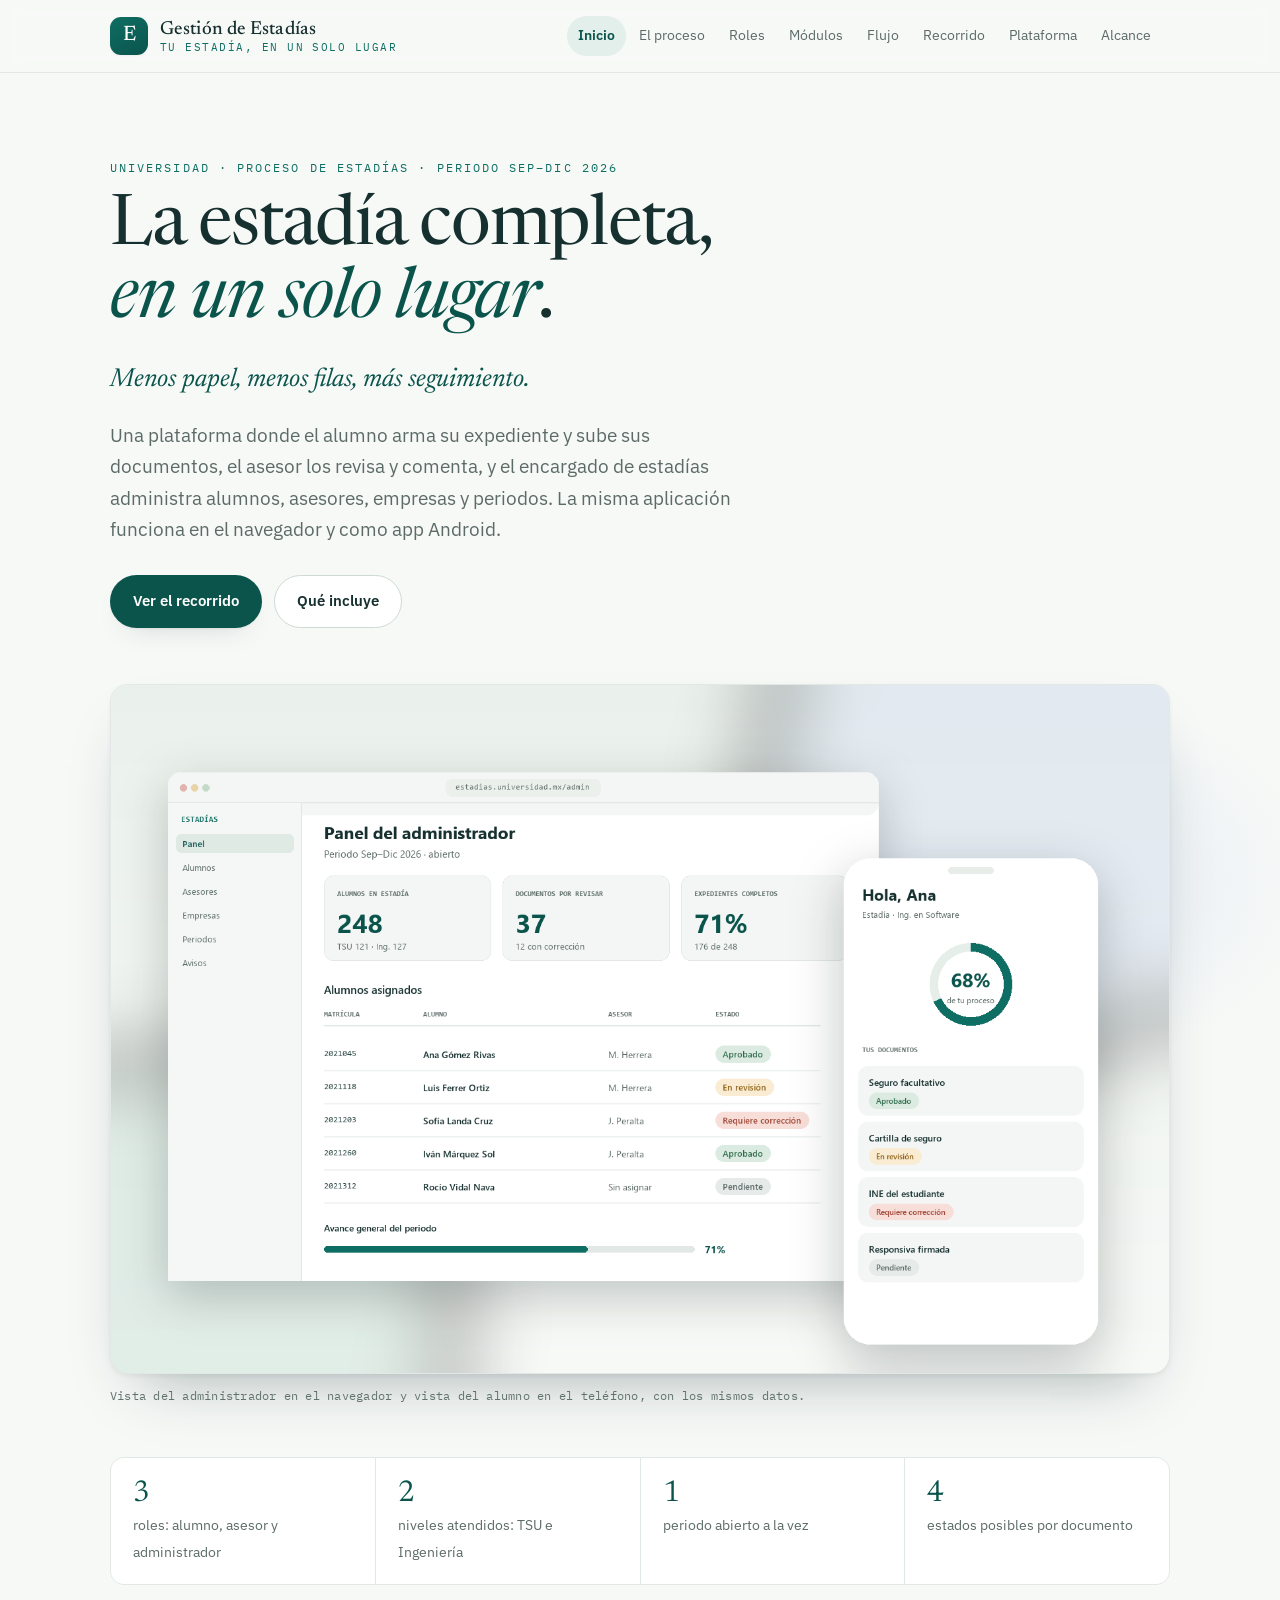
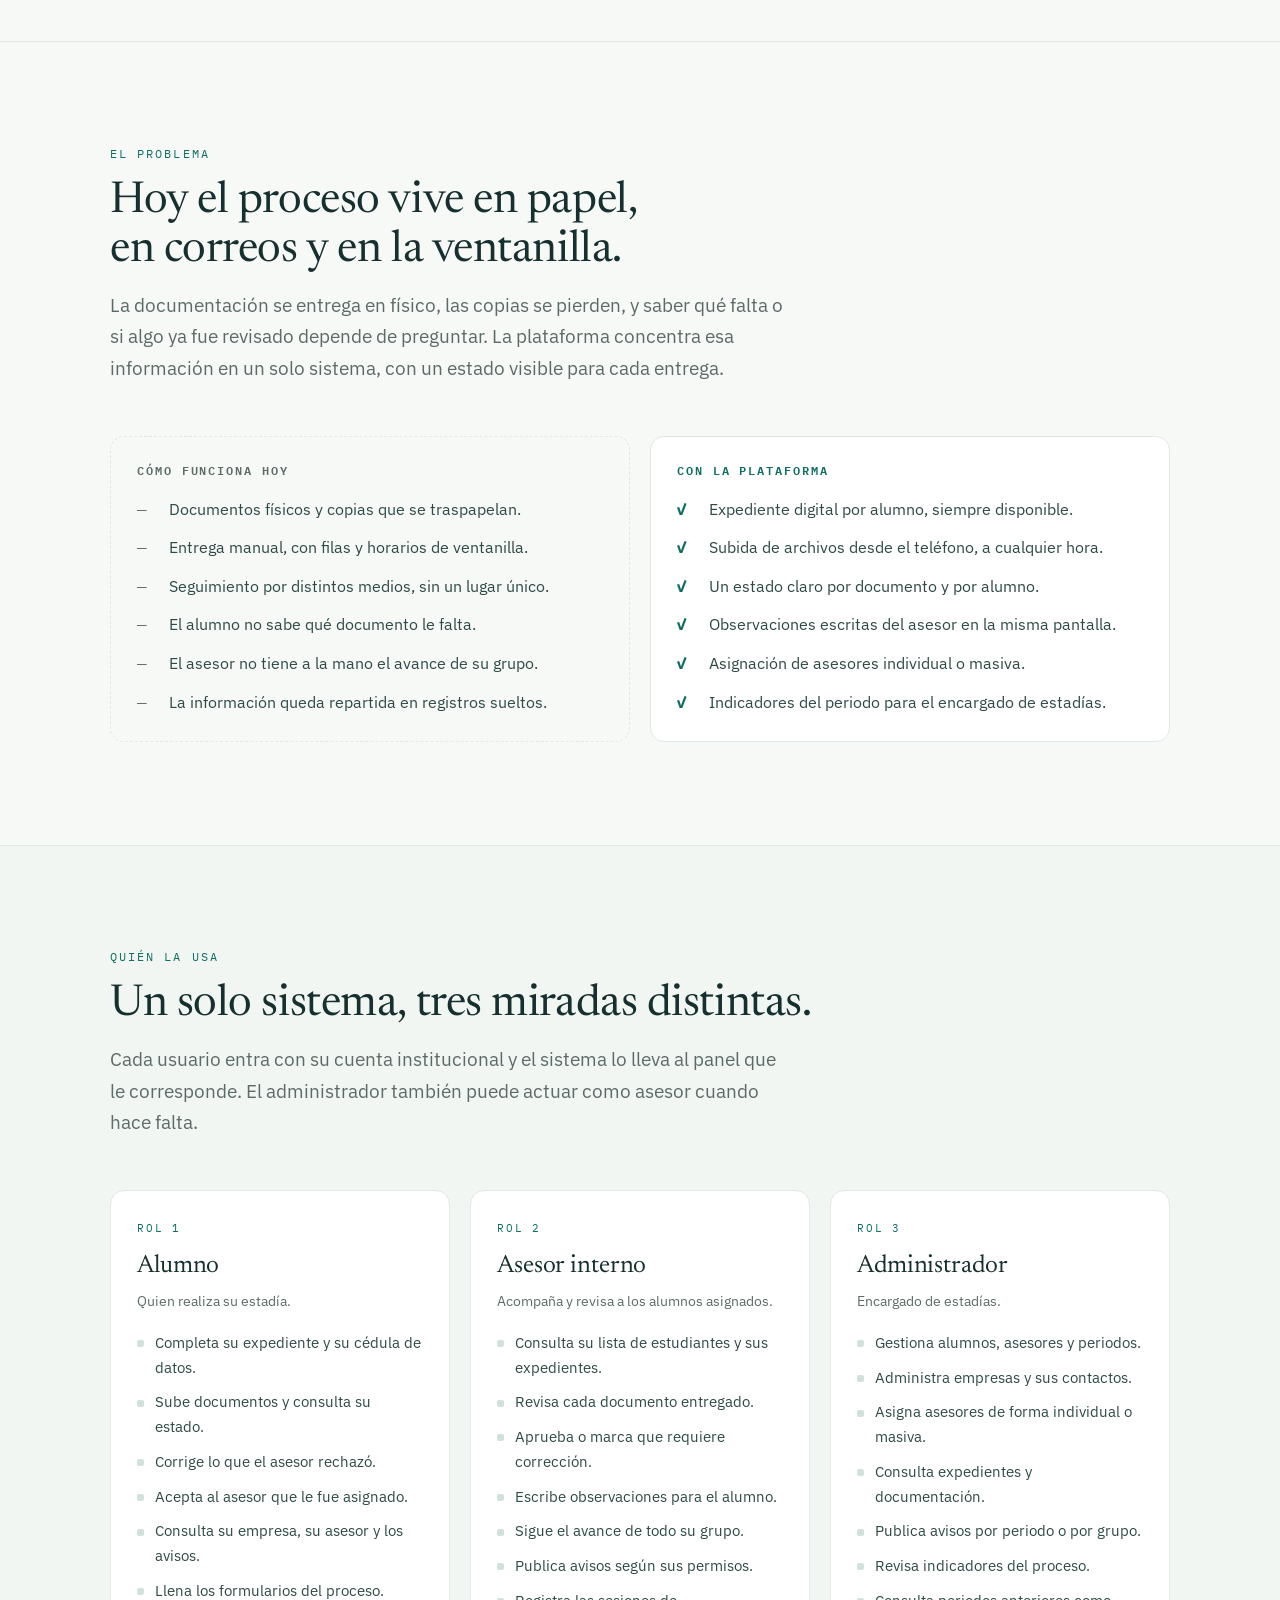
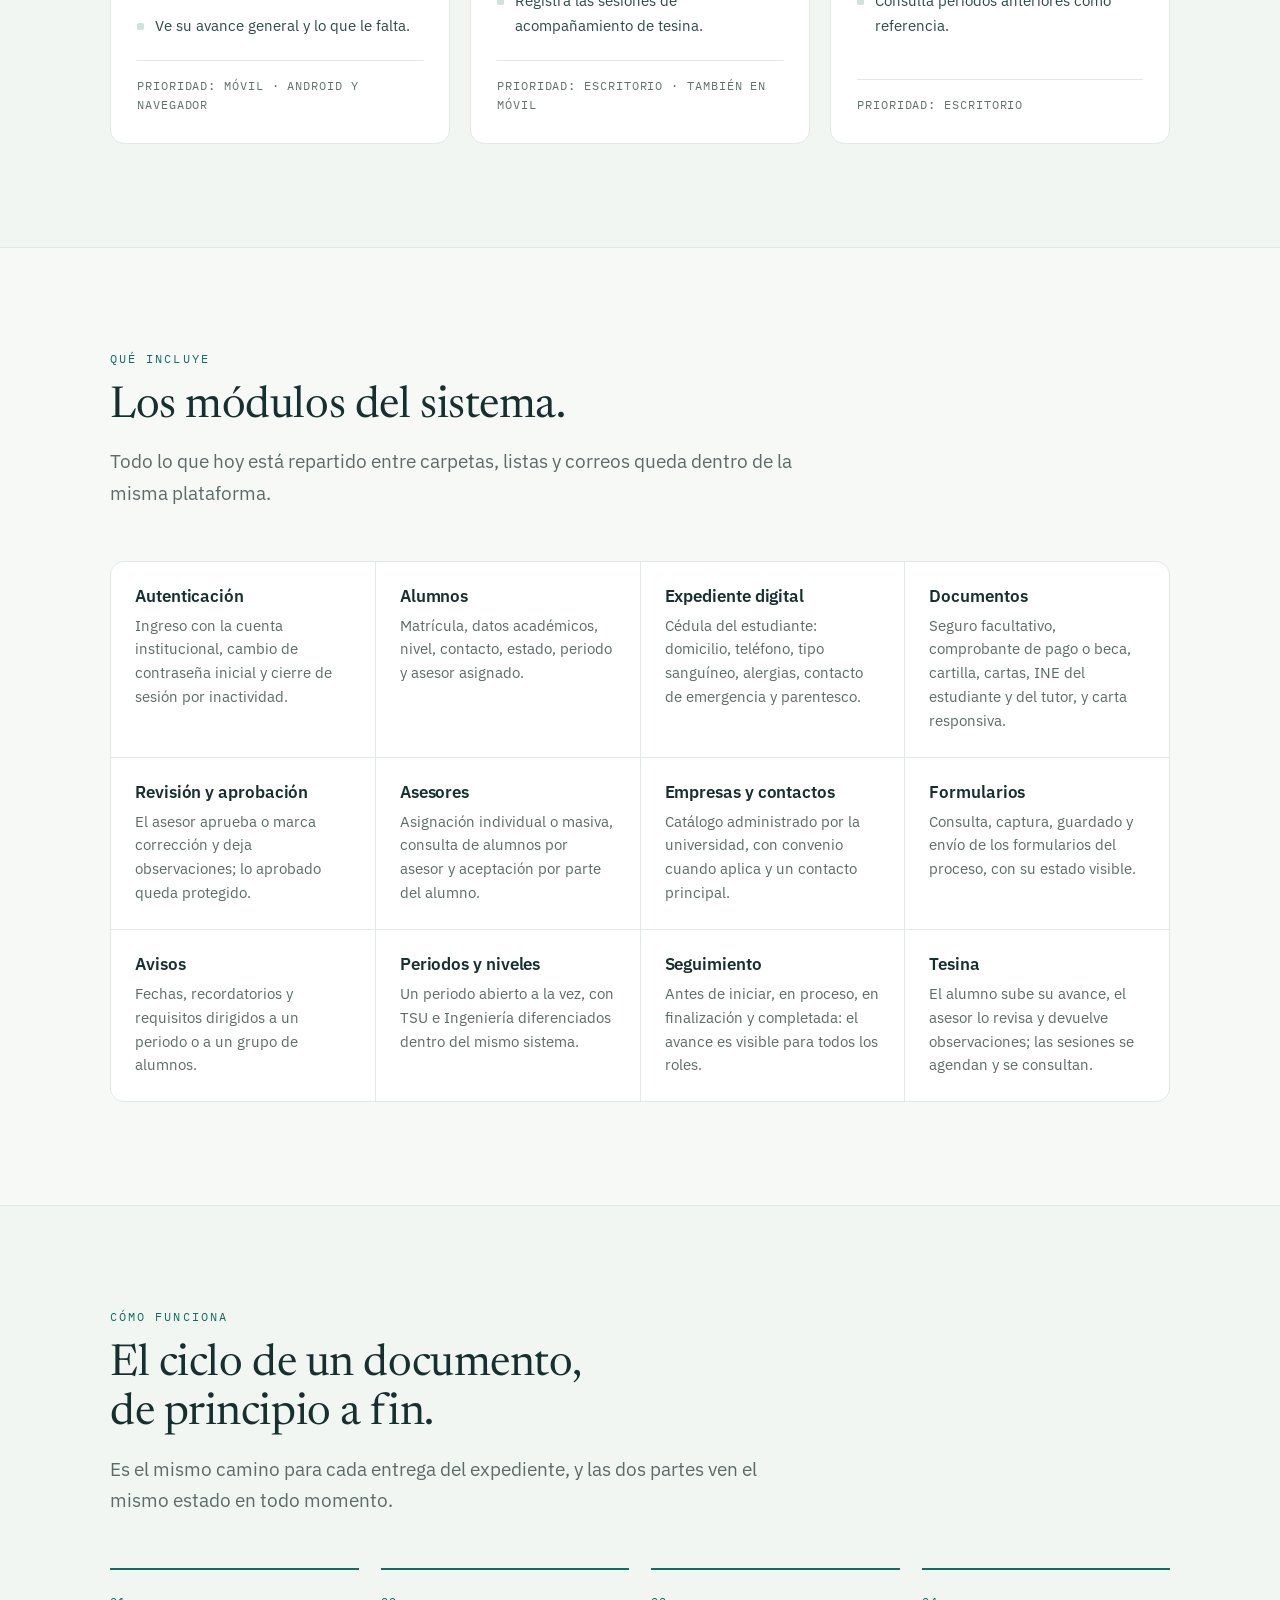
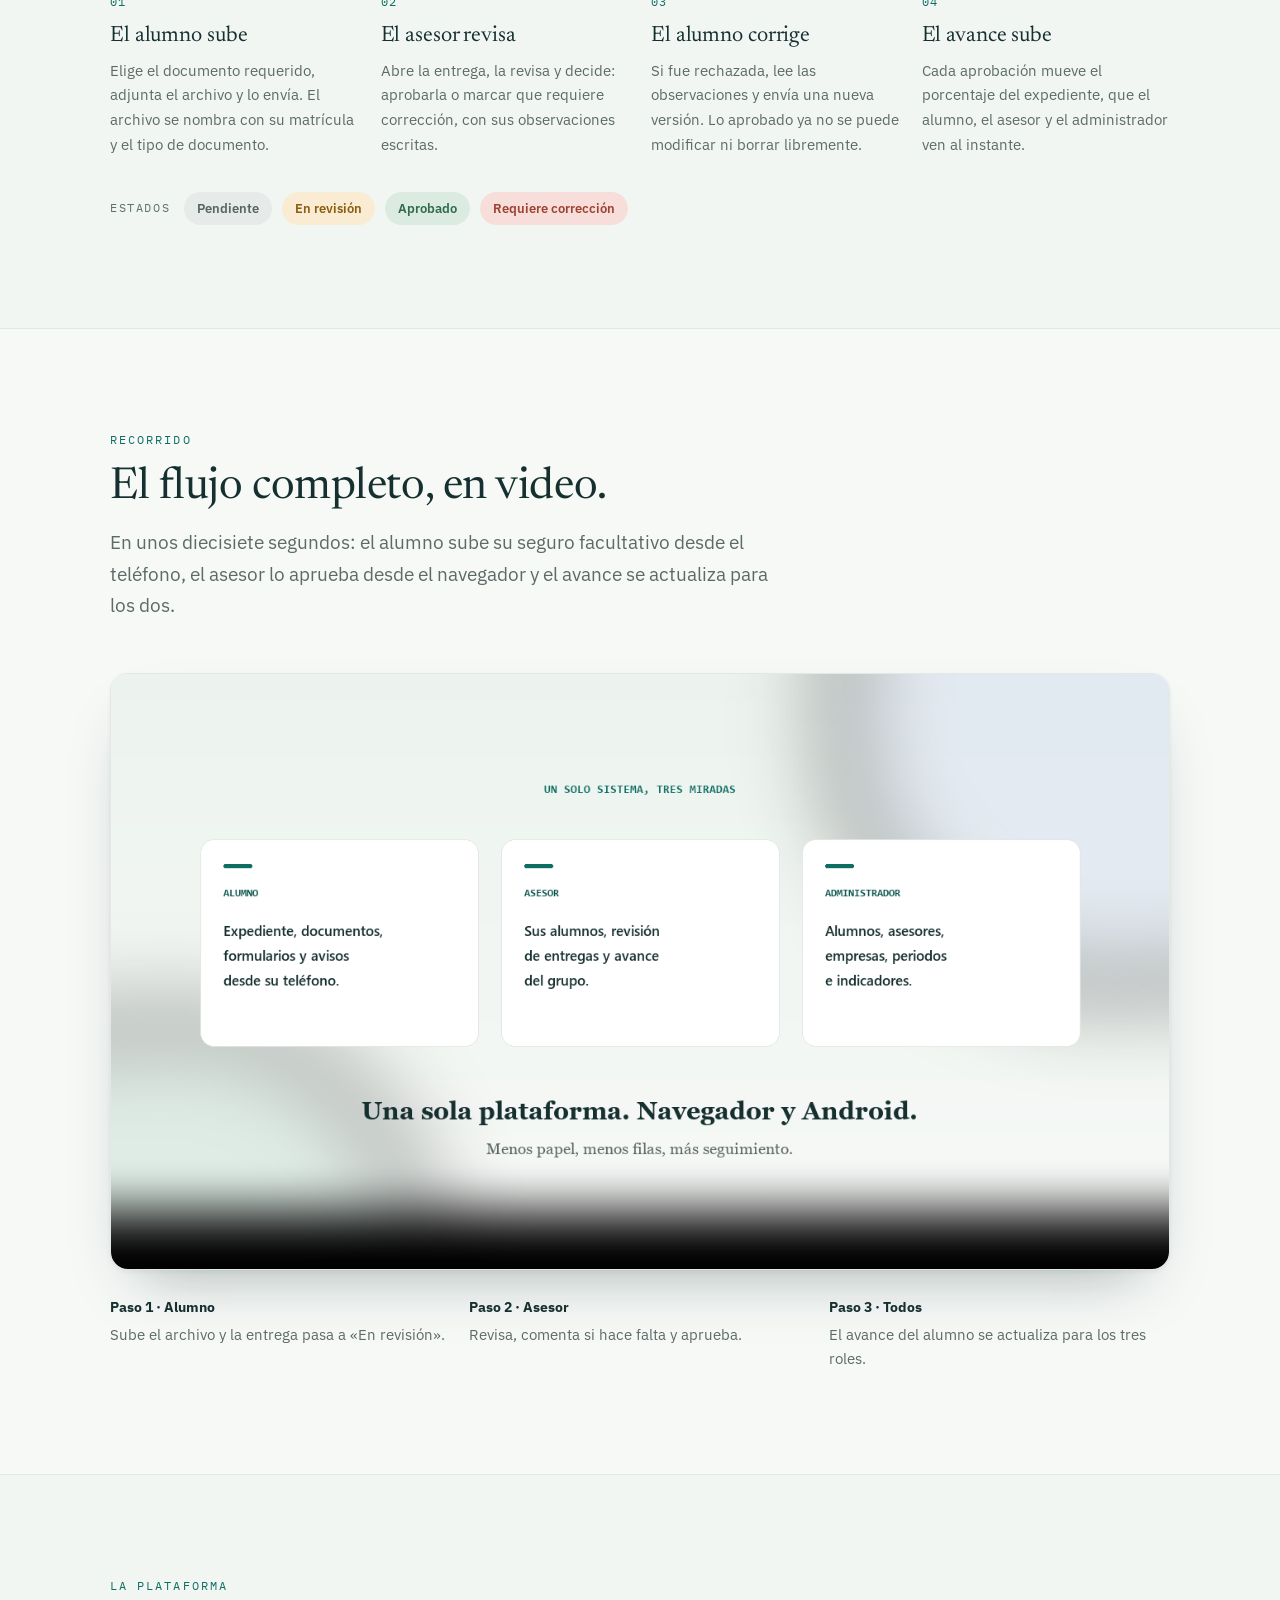
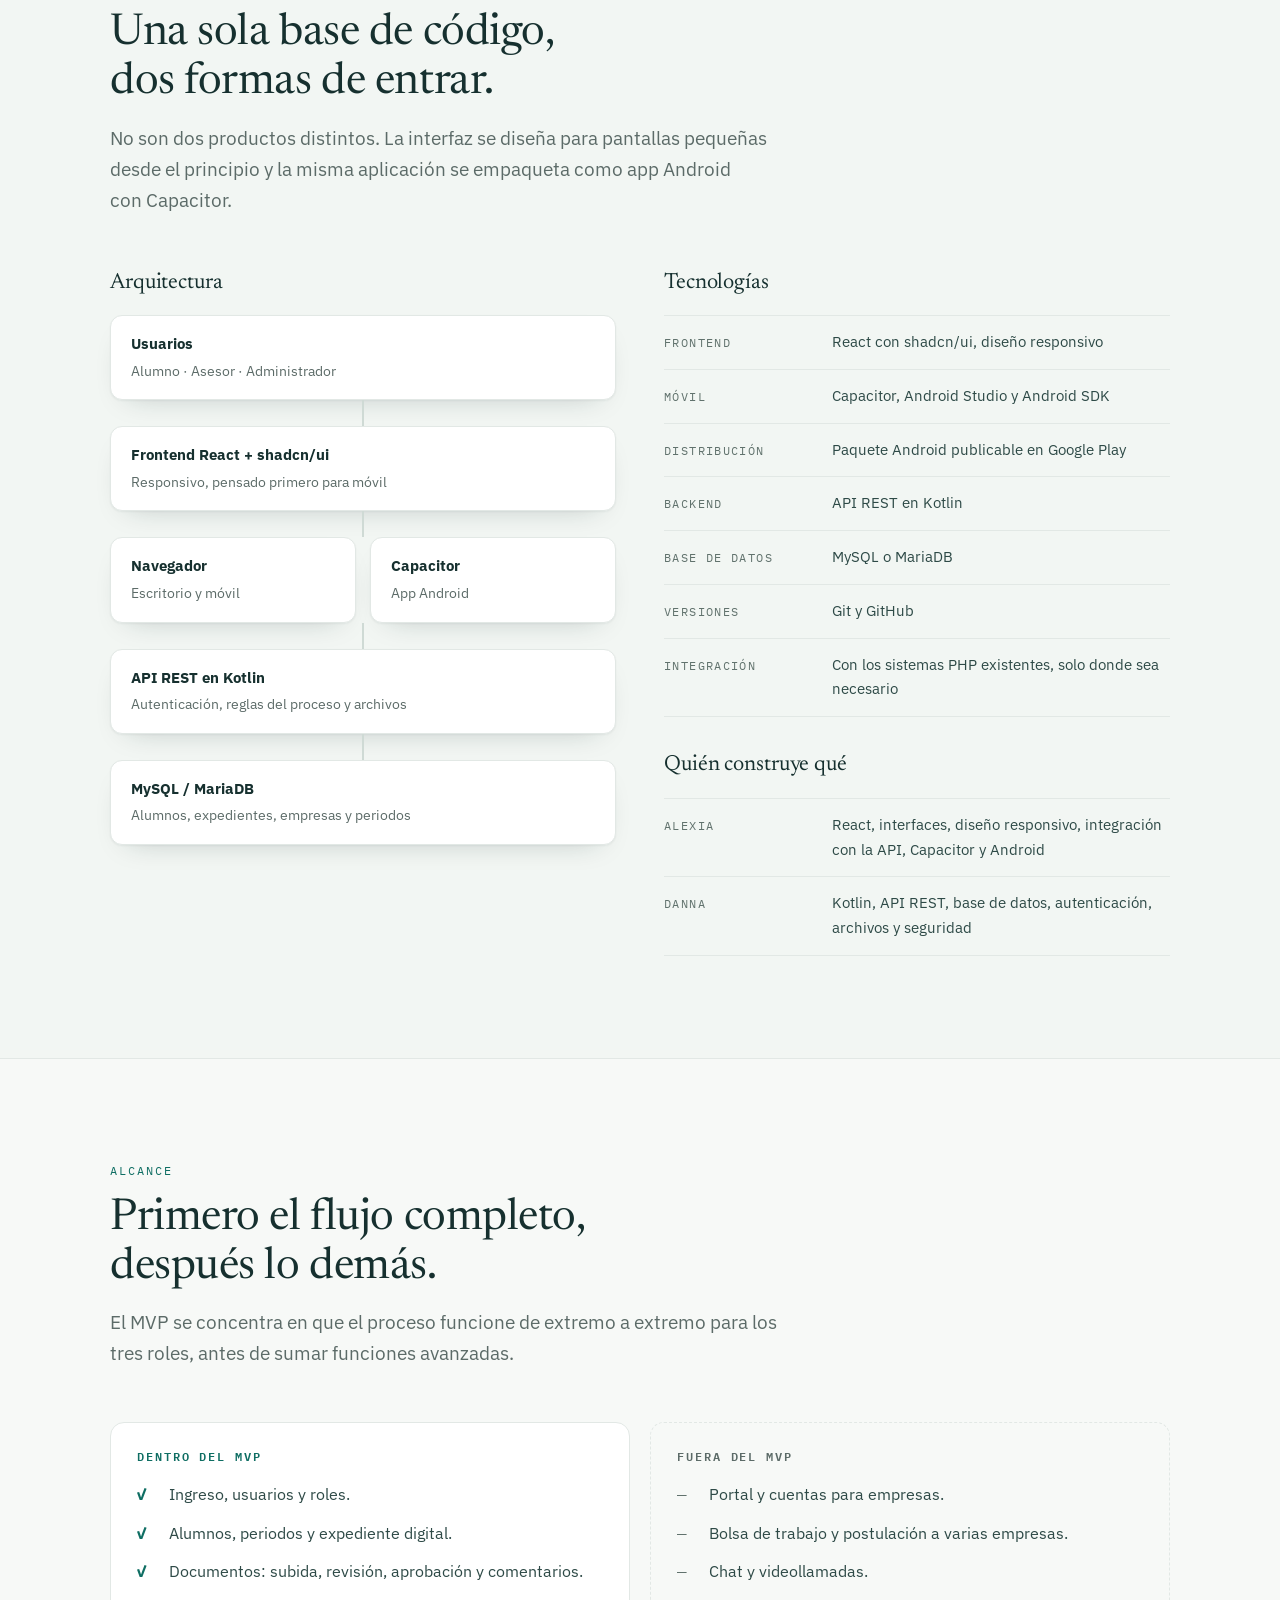
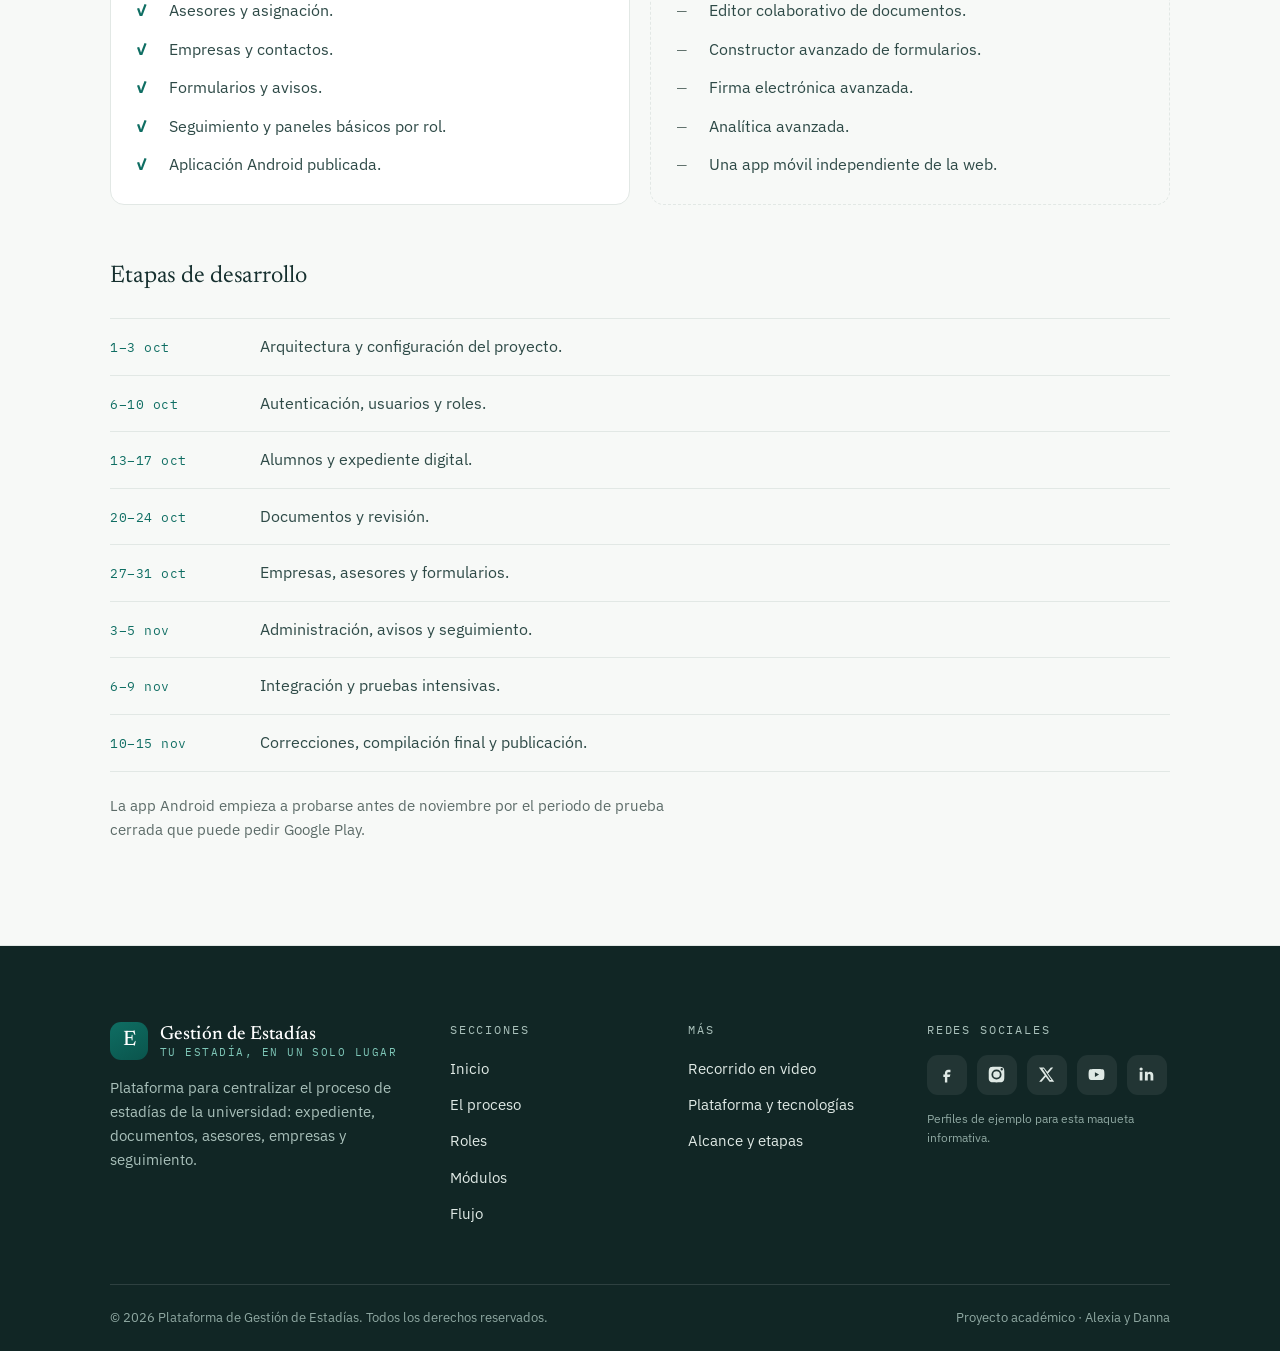
==== index.html @ f44dc52d "Publicar Gestión de Estadías como aplicación web progresiva Sitio informativo con manifiesto, servic" ====
<!doctype html>
<html lang="es-MX">
<head>
  <meta charset="utf-8">
  <meta name="viewport" content="width=device-width, initial-scale=1, viewport-fit=cover">
  <title>Gestión de Estadías · Tu estadía, en un solo lugar</title>
  <meta name="description" content="Plataforma para centralizar el proceso de estadías de la universidad: expediente digital, documentos, asesores, empresas, formularios, avisos y seguimiento.">
  <meta name="color-scheme" content="light dark">

  <!-- Aplicación web progresiva -->
  <link rel="manifest" href="manifest.webmanifest">
  <meta name="theme-color" content="#0f6e63" media="(prefers-color-scheme: light)">
  <meta name="theme-color" content="#14201f" media="(prefers-color-scheme: dark)">
  <meta name="mobile-web-app-capable" content="yes">
  <meta name="apple-mobile-web-app-capable" content="yes">
  <meta name="apple-mobile-web-app-title" content="Estadías">
  <meta name="apple-mobile-web-app-status-bar-style" content="default">
  <link rel="icon" href="icons/icon.svg" type="image/svg+xml">
  <link rel="icon" href="icons/favicon-32.png" sizes="32x32" type="image/png">
  <link rel="apple-touch-icon" href="icons/apple-touch-icon.png">

  <!-- Vista previa al compartir -->
  <meta property="og:type" content="website">
  <meta property="og:locale" content="es_MX">
  <meta property="og:title" content="Plataforma de Gestión de Estadías">
  <meta property="og:description" content="Expediente digital, documentos, asesores, empresas y seguimiento del proceso de estadías, en un solo lugar.">
  <meta property="og:image" content="media/hero-plataforma.png">

  <!-- Tipografías (si cambias esta URL, cámbiala también en sw.js) -->
  <link rel="preconnect" href="https://fonts.googleapis.com">
  <link rel="preconnect" href="https://fonts.gstatic.com" crossorigin>
  <link rel="stylesheet" crossorigin href="https://fonts.googleapis.com/css2?family=IBM+Plex+Mono:wght@400;500;600&amp;family=IBM+Plex+Sans:wght@400;500;600;700&amp;family=Newsreader:ital,opsz,wght@0,6..72,300;0,6..72,400;0,6..72,500;1,6..72,300;1,6..72,400&amp;display=swap">

  <!-- Estilos: tokens → base → estructura → componentes → dispositivos -->
  <link rel="stylesheet" href="css/variables.css">
  <link rel="stylesheet" href="css/base.css">
  <link rel="stylesheet" href="css/layout.css">
  <link rel="stylesheet" href="css/components.css">
  <link rel="stylesheet" href="css/responsive.css">

  <!-- Comportamiento (se ejecutan en orden al terminar de leer el HTML) -->
  <script src="js/toast.js" defer></script>
  <script src="js/navigation.js" defer></script>
  <script src="js/pwa.js" defer></script>
</head>
<body>
<a class="skip" href="#contenido">Saltar al contenido</a>

<!-- ================================================================
     ENCABEZADO: identidad + acciones + menú de navegación
     ================================================================ -->
<header class="site-head">
  <div class="wrap head-row">
    <a class="brand" href="#inicio" aria-label="Gestión de Estadías, ir al inicio">
      <span class="mark" aria-hidden="true">E</span>
      <span class="brand-text">
        <span class="brand-name">Gestión de Estadías</span>
        <span class="brand-slogan">Tu estadía, en un solo lugar</span>
      </span>
    </a>

    <div class="head-actions">
      <!-- Aparece solo cuando el navegador permite instalar la app -->
      <button class="head-btn install-btn" id="install-btn" type="button" title="Instalar como aplicación" hidden>
        <svg viewBox="0 0 24 24" fill="none" stroke="currentColor" stroke-width="2" stroke-linecap="round" stroke-linejoin="round" aria-hidden="true">
          <path d="M12 3v12"/><path d="m7 10 5 5 5-5"/><path d="M5 21h14"/>
        </svg>
        <span class="btn-label">Instalar app</span>
      </button>

      <button class="head-btn menu-btn" id="menu-btn" type="button" aria-expanded="false" aria-controls="nav">
        <span class="burger" aria-hidden="true"></span>
        <span class="btn-label">Menú</span>
      </button>
    </div>

    <nav class="nav" id="nav" aria-label="Secciones de la página">
      <ul class="nav-list">
        <li><a href="#inicio">Inicio</a></li>
        <li><a href="#proceso">El proceso</a></li>
        <li><a href="#roles">Roles</a></li>
        <li><a href="#modulos">Módulos</a></li>
        <li><a href="#flujo">Flujo</a></li>
        <li><a href="#recorrido">Recorrido</a></li>
        <li><a href="#plataforma">Plataforma</a></li>
        <li><a href="#alcance">Alcance</a></li>
      </ul>
    </nav>
  </div>
</header>

<!-- ================================================================
     CUERPO
     ================================================================ -->
<main id="contenido">

  <!-- ============ INICIO ============ -->
  <section id="inicio" class="hero" aria-labelledby="titulo-inicio">
    <div class="wrap">
      <p class="eyebrow">Universidad · Proceso de estadías · Periodo sep–dic 2026</p>
      <h1 id="titulo-inicio">La estadía completa, <em>en un solo lugar</em>.</h1>
      <p class="tagline">Menos papel, menos filas, más seguimiento.</p>
      <p class="lede">
        Una plataforma donde el alumno arma su expediente y sube sus documentos, el asesor los
        revisa y comenta, y el encargado de estadías administra alumnos, asesores, empresas y
        periodos. La misma aplicación funciona en el navegador y como app Android.
      </p>

      <div class="hero-actions">
        <a class="btn btn-primary" href="#recorrido">Ver el recorrido</a>
        <a class="btn btn-ghost" href="#modulos">Qué incluye</a>
      </div>

      <figure class="hero-figure">
        <img src="media/hero-plataforma.png" width="1600" height="1040"
             fetchpriority="high" decoding="async"
             alt="Panel del administrador en el navegador con indicadores y la tabla de alumnos asignados, junto a la vista del alumno en un teléfono con su avance y el estado de sus documentos.">
        <figcaption>Vista del administrador en el navegador y vista del alumno en el teléfono, con los mismos datos.</figcaption>
      </figure>

      <div class="stat-strip">
        <div class="stat"><b>3</b><span>roles: alumno, asesor y administrador</span></div>
        <div class="stat"><b>2</b><span>niveles atendidos: TSU e Ingeniería</span></div>
        <div class="stat"><b>1</b><span>periodo abierto a la vez</span></div>
        <div class="stat"><b>4</b><span>estados posibles por documento</span></div>
      </div>
    </div>
  </section>

  <!-- ============ EL PROCESO ============ -->
  <section id="proceso" class="band" aria-labelledby="titulo-proceso">
    <div class="wrap">
      <div class="sec-head">
        <p class="eyebrow">El problema</p>
        <h2 id="titulo-proceso">Hoy el proceso vive en papel, en correos y en la ventanilla.</h2>
        <p class="lede">
          La documentación se entrega en físico, las copias se pierden, y saber qué falta o si
          algo ya fue revisado depende de preguntar. La plataforma concentra esa información en
          un solo sistema, con un estado visible para cada entrega.
        </p>
      </div>

      <div class="compare">
        <div class="panel now">
          <h3>Cómo funciona hoy</h3>
          <ul>
            <li>Documentos físicos y copias que se traspapelan.</li>
            <li>Entrega manual, con filas y horarios de ventanilla.</li>
            <li>Seguimiento por distintos medios, sin un lugar único.</li>
            <li>El alumno no sabe qué documento le falta.</li>
            <li>El asesor no tiene a la mano el avance de su grupo.</li>
            <li>La información queda repartida en registros sueltos.</li>
          </ul>
        </div>
        <div class="panel next">
          <h3>Con la plataforma</h3>
          <ul>
            <li>Expediente digital por alumno, siempre disponible.</li>
            <li>Subida de archivos desde el teléfono, a cualquier hora.</li>
            <li>Un estado claro por documento y por alumno.</li>
            <li>Observaciones escritas del asesor en la misma pantalla.</li>
            <li>Asignación de asesores individual o masiva.</li>
            <li>Indicadores del periodo para el encargado de estadías.</li>
          </ul>
        </div>
      </div>
    </div>
  </section>

  <!-- ============ ROLES ============ -->
  <section id="roles" class="band alt" aria-labelledby="titulo-roles">
    <div class="wrap">
      <div class="sec-head">
        <p class="eyebrow">Quién la usa</p>
        <h2 id="titulo-roles">Un solo sistema, tres miradas distintas.</h2>
        <p class="lede">
          Cada usuario entra con su cuenta institucional y el sistema lo lleva al panel que le
          corresponde. El administrador también puede actuar como asesor cuando hace falta.
        </p>
      </div>

      <div class="cards">
        <article class="card">
          <span class="tag">Rol 1</span>
          <h3>Alumno</h3>
          <p class="who">Quien realiza su estadía.</p>
          <ul>
            <li>Completa su expediente y su cédula de datos.</li>
            <li>Sube documentos y consulta su estado.</li>
            <li>Corrige lo que el asesor rechazó.</li>
            <li>Acepta al asesor que le fue asignado.</li>
            <li>Consulta su empresa, su asesor y los avisos.</li>
            <li>Llena los formularios del proceso.</li>
            <li>Ve su avance general y lo que le falta.</li>
          </ul>
          <p class="device">Prioridad: móvil · Android y navegador</p>
        </article>

        <article class="card">
          <span class="tag">Rol 2</span>
          <h3>Asesor interno</h3>
          <p class="who">Acompaña y revisa a los alumnos asignados.</p>
          <ul>
            <li>Consulta su lista de estudiantes y sus expedientes.</li>
            <li>Revisa cada documento entregado.</li>
            <li>Aprueba o marca que requiere corrección.</li>
            <li>Escribe observaciones para el alumno.</li>
            <li>Sigue el avance de todo su grupo.</li>
            <li>Publica avisos según sus permisos.</li>
            <li>Registra las sesiones de acompañamiento de tesina.</li>
          </ul>
          <p class="device">Prioridad: escritorio · también en móvil</p>
        </article>

        <article class="card">
          <span class="tag">Rol 3</span>
          <h3>Administrador</h3>
          <p class="who">Encargado de estadías.</p>
          <ul>
            <li>Gestiona alumnos, asesores y periodos.</li>
            <li>Administra empresas y sus contactos.</li>
            <li>Asigna asesores de forma individual o masiva.</li>
            <li>Consulta expedientes y documentación.</li>
            <li>Publica avisos por periodo o por grupo.</li>
            <li>Revisa indicadores del proceso.</li>
            <li>Consulta periodos anteriores como referencia.</li>
          </ul>
          <p class="device">Prioridad: escritorio</p>
        </article>
      </div>
    </div>
  </section>

  <!-- ============ MÓDULOS ============ -->
  <section id="modulos" class="band" aria-labelledby="titulo-modulos">
    <div class="wrap">
      <div class="sec-head">
        <p class="eyebrow">Qué incluye</p>
        <h2 id="titulo-modulos">Los módulos del sistema.</h2>
        <p class="lede">
          Todo lo que hoy está repartido entre carpetas, listas y correos queda dentro de la
          misma plataforma.
        </p>
      </div>

      <div class="modules">
        <article class="module">
          <h3>Autenticación</h3>
          <p>Ingreso con la cuenta institucional, cambio de contraseña inicial y cierre de sesión por inactividad.</p>
        </article>
        <article class="module">
          <h3>Alumnos</h3>
          <p>Matrícula, datos académicos, nivel, contacto, estado, periodo y asesor asignado.</p>
        </article>
        <article class="module">
          <h3>Expediente digital</h3>
          <p>Cédula del estudiante: domicilio, teléfono, tipo sanguíneo, alergias, contacto de emergencia y parentesco.</p>
        </article>
        <article class="module">
          <h3>Documentos</h3>
          <p>Seguro facultativo, comprobante de pago o beca, cartilla, cartas, INE del estudiante y del tutor, y carta responsiva.</p>
        </article>
        <article class="module">
          <h3>Revisión y aprobación</h3>
          <p>El asesor aprueba o marca corrección y deja observaciones; lo aprobado queda protegido.</p>
        </article>
        <article class="module">
          <h3>Asesores</h3>
          <p>Asignación individual o masiva, consulta de alumnos por asesor y aceptación por parte del alumno.</p>
        </article>
        <article class="module">
          <h3>Empresas y contactos</h3>
          <p>Catálogo administrado por la universidad, con convenio cuando aplica y un contacto principal.</p>
        </article>
        <article class="module">
          <h3>Formularios</h3>
          <p>Consulta, captura, guardado y envío de los formularios del proceso, con su estado visible.</p>
        </article>
        <article class="module">
          <h3>Avisos</h3>
          <p>Fechas, recordatorios y requisitos dirigidos a un periodo o a un grupo de alumnos.</p>
        </article>
        <article class="module">
          <h3>Periodos y niveles</h3>
          <p>Un periodo abierto a la vez, con TSU e Ingeniería diferenciados dentro del mismo sistema.</p>
        </article>
        <article class="module">
          <h3>Seguimiento</h3>
          <p>Antes de iniciar, en proceso, en finalización y completada: el avance es visible para todos los roles.</p>
        </article>
        <article class="module">
          <h3>Tesina</h3>
          <p>El alumno sube su avance, el asesor lo revisa y devuelve observaciones; las sesiones se agendan y se consultan.</p>
        </article>
      </div>
    </div>
  </section>

  <!-- ============ FLUJO ============ -->
  <section id="flujo" class="band alt" aria-labelledby="titulo-flujo">
    <div class="wrap">
      <div class="sec-head">
        <p class="eyebrow">Cómo funciona</p>
        <h2 id="titulo-flujo">El ciclo de un documento, de principio a fin.</h2>
        <p class="lede">
          Es el mismo camino para cada entrega del expediente, y las dos partes ven el mismo
          estado en todo momento.
        </p>
      </div>

      <ol class="flow">
        <li class="step">
          <span class="n" aria-hidden="true">01</span>
          <h3>El alumno sube</h3>
          <p>Elige el documento requerido, adjunta el archivo y lo envía. El archivo se nombra con su matrícula y el tipo de documento.</p>
        </li>
        <li class="step">
          <span class="n" aria-hidden="true">02</span>
          <h3>El asesor revisa</h3>
          <p>Abre la entrega, la revisa y decide: aprobarla o marcar que requiere corrección, con sus observaciones escritas.</p>
        </li>
        <li class="step">
          <span class="n" aria-hidden="true">03</span>
          <h3>El alumno corrige</h3>
          <p>Si fue rechazada, lee las observaciones y envía una nueva versión. Lo aprobado ya no se puede modificar ni borrar libremente.</p>
        </li>
        <li class="step">
          <span class="n" aria-hidden="true">04</span>
          <h3>El avance sube</h3>
          <p>Cada aprobación mueve el porcentaje del expediente, que el alumno, el asesor y el administrador ven al instante.</p>
        </li>
      </ol>

      <ul class="states" aria-label="Estados posibles de un documento">
        <li class="label" aria-hidden="true">Estados</li>
        <li class="pill pen">Pendiente</li>
        <li class="pill rev">En revisión</li>
        <li class="pill ok">Aprobado</li>
        <li class="pill fix">Requiere corrección</li>
      </ul>
    </div>
  </section>

  <!-- ============ RECORRIDO (VIDEO) ============ -->
  <section id="recorrido" class="band" aria-labelledby="titulo-recorrido">
    <div class="wrap">
      <div class="sec-head">
        <p class="eyebrow">Recorrido</p>
        <h2 id="titulo-recorrido">El flujo completo, en video.</h2>
        <p class="lede">
          En unos diecisiete segundos: el alumno sube su seguro facultativo desde el teléfono,
          el asesor lo aprueba desde el navegador y el avance se actualiza para los dos.
        </p>
      </div>

      <div class="video-wrap">
        <video controls playsinline preload="metadata" poster="media/poster-recorrido.png"
               width="1280" height="720"
               aria-label="Recorrido: el alumno sube un documento, el asesor lo aprueba y el avance se actualiza">
          <source src="media/recorrido-estadias.mp4" type="video/mp4">
          Tu navegador no puede reproducir el video.
          <a href="media/recorrido-estadias.mp4">Descárgalo aquí</a>.
        </video>
      </div>

      <ol class="video-notes">
        <li><b>Paso 1 · Alumno</b>Sube el archivo y la entrega pasa a «En revisión».</li>
        <li><b>Paso 2 · Asesor</b>Revisa, comenta si hace falta y aprueba.</li>
        <li><b>Paso 3 · Todos</b>El avance del alumno se actualiza para los tres roles.</li>
      </ol>
    </div>
  </section>

  <!-- ============ PLATAFORMA ============ -->
  <section id="plataforma" class="band alt" aria-labelledby="titulo-plataforma">
    <div class="wrap">
      <div class="sec-head">
        <p class="eyebrow">La plataforma</p>
        <h2 id="titulo-plataforma">Una sola base de código, dos formas de entrar.</h2>
        <p class="lede">
          No son dos productos distintos. La interfaz se diseña para pantallas pequeñas desde el
          principio y la misma aplicación se empaqueta como app Android con Capacitor.
        </p>
      </div>

      <div class="split">
        <div>
          <h3 class="sub-title">Arquitectura</h3>
          <div class="stack">
            <div class="layer">
              <b>Usuarios</b>
              <span>Alumno · Asesor · Administrador</span>
            </div>
            <div class="conn" aria-hidden="true"></div>
            <div class="layer">
              <b>Frontend React + shadcn/ui</b>
              <span>Responsivo, pensado primero para móvil</span>
            </div>
            <div class="conn" aria-hidden="true"></div>
            <div class="layer-row">
              <div class="layer"><b>Navegador</b><span>Escritorio y móvil</span></div>
              <div class="layer"><b>Capacitor</b><span>App Android</span></div>
            </div>
            <div class="conn" aria-hidden="true"></div>
            <div class="layer">
              <b>API REST en Kotlin</b>
              <span>Autenticación, reglas del proceso y archivos</span>
            </div>
            <div class="conn" aria-hidden="true"></div>
            <div class="layer">
              <b>MySQL / MariaDB</b>
              <span>Alumnos, expedientes, empresas y periodos</span>
            </div>
          </div>
        </div>

        <div>
          <h3 class="sub-title">Tecnologías</h3>
          <ul class="specs">
            <li><span class="k">Frontend</span><span class="v">React con shadcn/ui, diseño responsivo</span></li>
            <li><span class="k">Móvil</span><span class="v">Capacitor, Android Studio y Android SDK</span></li>
            <li><span class="k">Distribución</span><span class="v">Paquete Android publicable en Google Play</span></li>
            <li><span class="k">Backend</span><span class="v">API REST en Kotlin</span></li>
            <li><span class="k">Base de datos</span><span class="v">MySQL o MariaDB</span></li>
            <li><span class="k">Versiones</span><span class="v">Git y GitHub</span></li>
            <li><span class="k">Integración</span><span class="v">Con los sistemas PHP existentes, solo donde sea necesario</span></li>
          </ul>

          <h3 class="sub-title">Quién construye qué</h3>
          <ul class="specs">
            <li><span class="k">Alexia</span><span class="v">React, interfaces, diseño responsivo, integración con la API, Capacitor y Android</span></li>
            <li><span class="k">Danna</span><span class="v">Kotlin, API REST, base de datos, autenticación, archivos y seguridad</span></li>
          </ul>
        </div>
      </div>
    </div>
  </section>

  <!-- ============ ALCANCE ============ -->
  <section id="alcance" class="band" aria-labelledby="titulo-alcance">
    <div class="wrap">
      <div class="sec-head">
        <p class="eyebrow">Alcance</p>
        <h2 id="titulo-alcance">Primero el flujo completo, después lo demás.</h2>
        <p class="lede">
          El MVP se concentra en que el proceso funcione de extremo a extremo para los tres
          roles, antes de sumar funciones avanzadas.
        </p>
      </div>

      <div class="compare">
        <div class="panel next">
          <h3>Dentro del MVP</h3>
          <ul>
            <li>Ingreso, usuarios y roles.</li>
            <li>Alumnos, periodos y expediente digital.</li>
            <li>Documentos: subida, revisión, aprobación y comentarios.</li>
            <li>Asesores y asignación.</li>
            <li>Empresas y contactos.</li>
            <li>Formularios y avisos.</li>
            <li>Seguimiento y paneles básicos por rol.</li>
            <li>Aplicación Android publicada.</li>
          </ul>
        </div>
        <div class="panel now">
          <h3>Fuera del MVP</h3>
          <ul>
            <li>Portal y cuentas para empresas.</li>
            <li>Bolsa de trabajo y postulación a varias empresas.</li>
            <li>Chat y videollamadas.</li>
            <li>Editor colaborativo de documentos.</li>
            <li>Constructor avanzado de formularios.</li>
            <li>Firma electrónica avanzada.</li>
            <li>Analítica avanzada.</li>
            <li>Una app móvil independiente de la web.</li>
          </ul>
        </div>
      </div>

      <h3 class="sub-title stages-title">Etapas de desarrollo</h3>
      <ol class="timeline">
        <li><time datetime="2026-10-01">1–3 oct</time><span>Arquitectura y configuración del proyecto.</span></li>
        <li><time datetime="2026-10-06">6–10 oct</time><span>Autenticación, usuarios y roles.</span></li>
        <li><time datetime="2026-10-13">13–17 oct</time><span>Alumnos y expediente digital.</span></li>
        <li><time datetime="2026-10-20">20–24 oct</time><span>Documentos y revisión.</span></li>
        <li><time datetime="2026-10-27">27–31 oct</time><span>Empresas, asesores y formularios.</span></li>
        <li><time datetime="2026-11-03">3–5 nov</time><span>Administración, avisos y seguimiento.</span></li>
        <li><time datetime="2026-11-06">6–9 nov</time><span>Integración y pruebas intensivas.</span></li>
        <li><time datetime="2026-11-10">10–15 nov</time><span>Correcciones, compilación final y publicación.</span></li>
      </ol>
      <p class="note">
        La app Android empieza a probarse antes de noviembre por el periodo de prueba cerrada
        que puede pedir Google Play.
      </p>
    </div>
  </section>
</main>

<!-- ================================================================
     PIE DE PÁGINA
     ================================================================ -->
<footer class="site-foot" id="contacto">
  <div class="wrap">
    <div class="foot-grid">
      <div>
        <div class="brand">
          <span class="mark" aria-hidden="true">E</span>
          <span class="brand-text">
            <span class="brand-name">Gestión de Estadías</span>
            <span class="brand-slogan">Tu estadía, en un solo lugar</span>
          </span>
        </div>
        <p class="foot-about">Plataforma para centralizar el proceso de estadías de la universidad: expediente, documentos, asesores, empresas y seguimiento.</p>
      </div>

      <nav aria-labelledby="pie-secciones">
        <h2 class="foot-title" id="pie-secciones">Secciones</h2>
        <ul class="foot-links">
          <li><a href="#inicio">Inicio</a></li>
          <li><a href="#proceso">El proceso</a></li>
          <li><a href="#roles">Roles</a></li>
          <li><a href="#modulos">Módulos</a></li>
          <li><a href="#flujo">Flujo</a></li>
        </ul>
      </nav>

      <nav aria-labelledby="pie-mas">
        <h2 class="foot-title" id="pie-mas">Más</h2>
        <ul class="foot-links">
          <li><a href="#recorrido">Recorrido en video</a></li>
          <li><a href="#plataforma">Plataforma y tecnologías</a></li>
          <li><a href="#alcance">Alcance y etapas</a></li>
        </ul>
      </nav>

      <div>
        <h2 class="foot-title">Redes sociales</h2>
        <div class="social">
          <a href="#contacto" aria-label="Facebook" title="Facebook">
            <svg viewBox="0 0 24 24" aria-hidden="true"><path d="M14 9h3V6h-3c-2.2 0-4 1.8-4 4v2H8v3h2v7h3v-7h3l1-3h-4v-2c0-.6.4-1 1-1z"/></svg>
          </a>
          <a href="#contacto" aria-label="Instagram" title="Instagram">
            <svg viewBox="0 0 24 24" aria-hidden="true"><path d="M12 2.2c3.2 0 3.6 0 4.9.1 1.2.1 1.8.2 2.2.4.6.2 1 .5 1.4.9.4.4.7.8.9 1.4.2.4.3 1 .4 2.2.1 1.3.1 1.7.1 4.9s0 3.6-.1 4.9c-.1 1.2-.2 1.8-.4 2.2-.2.6-.5 1-.9 1.4-.4.4-.8.7-1.4.9-.4.2-1 .3-2.2.4-1.3.1-1.7.1-4.9.1s-3.6 0-4.9-.1c-1.2-.1-1.8-.2-2.2-.4-.6-.2-1-.5-1.4-.9-.4-.4-.7-.8-.9-1.4-.2-.4-.3-1-.4-2.2C2.2 15.6 2.2 15.2 2.2 12s0-3.6.1-4.9c.1-1.2.2-1.8.4-2.2.2-.6.5-1 .9-1.4.4-.4.8-.7 1.4-.9.4-.2 1-.3 2.2-.4C8.4 2.2 8.8 2.2 12 2.2zm0 3.4A6.4 6.4 0 1 0 18.4 12 6.4 6.4 0 0 0 12 5.6zm0 2.2A4.2 4.2 0 1 1 7.8 12 4.2 4.2 0 0 1 12 7.8zm6.6-3.9a1.5 1.5 0 1 0 1.5 1.5 1.5 1.5 0 0 0-1.5-1.5z"/></svg>
          </a>
          <a href="#contacto" aria-label="X" title="X">
            <svg viewBox="0 0 24 24" aria-hidden="true"><path d="M17.5 3h3l-6.6 7.6L21.8 21h-6l-4.7-6.1L5.7 21h-3l7.1-8.1L2.5 3h6.2l4.2 5.6L17.5 3zm-1 16h1.7L8.6 4.7H6.8L16.5 19z"/></svg>
          </a>
          <a href="#contacto" aria-label="YouTube" title="YouTube">
            <svg viewBox="0 0 24 24" aria-hidden="true"><path d="M22 12s0-3.2-.4-4.7a2.5 2.5 0 0 0-1.7-1.8C18.3 5 12 5 12 5s-6.3 0-7.9.5a2.5 2.5 0 0 0-1.7 1.8C2 8.8 2 12 2 12s0 3.2.4 4.7a2.5 2.5 0 0 0 1.7 1.8C5.7 19 12 19 12 19s6.3 0 7.9-.5a2.5 2.5 0 0 0 1.7-1.8C22 15.2 22 12 22 12zm-12 3V9l5.2 3z"/></svg>
          </a>
          <a href="#contacto" aria-label="LinkedIn" title="LinkedIn">
            <svg viewBox="0 0 24 24" aria-hidden="true"><path d="M6.9 8.5v11H3.4v-11h3.5zM5.2 3a2 2 0 1 1 0 4.1 2 2 0 0 1 0-4.1zM20.6 19.5h-3.5v-5.7c0-1.4-.5-2.3-1.7-2.3-.9 0-1.5.6-1.7 1.2-.1.2-.1.6-.1.9v5.9H10s.1-10 0-11h3.5v1.6a3.5 3.5 0 0 1 3.1-1.7c2.3 0 4 1.5 4 4.7v6.4z"/></svg>
          </a>
        </div>
        <p class="foot-note">Perfiles de ejemplo para esta maqueta informativa.</p>
      </div>
    </div>

    <div class="foot-bottom">
      <span>© 2026 Plataforma de Gestión de Estadías. Todos los derechos reservados.</span>
      <span>Proyecto académico · Alexia y Danna</span>
    </div>
  </div>
</footer>

<!-- Zona de avisos emergentes (la llena js/toast.js) -->
<div class="toast-region" id="toast-region" role="status" aria-live="polite"></div>
</body>
</html>
---- css/variables.css ----
/* ==========================================================================
   variables.css — Tokens de diseño
   --------------------------------------------------------------------------
   Toda la paleta, la tipografía, los radios y las sombras salen de aquí.
   Ningún otro archivo escribe colores directamente: así el sitio conserva
   una paleta consistente en modo claro y en modo oscuro.

   Puntos de corte (se aplican en responsive.css; las variables CSS no
   funcionan dentro de @media, por eso solo se documentan aquí):
     Teléfonos    < 768 px   → estilos base (mobile first)
     Tabletas     ≥ 768 px
     Laptops      ≥ 1024 px
     Escritorio   ≥ 1280 px
   ========================================================================== */

:root {
  /* ---------- Identidad (no cambia con el tema) ---------- */
  --brand: #0f6e63;
  --brand-deep: #0a544c;
  --on-brand: #ffffff;

  /* ---------- Texto ---------- */
  --ink: #16302f;          /* títulos y texto principal */
  --ink-2: #2e4a47;        /* texto de listas y tarjetas */
  --muted: #5c6b68;        /* texto secundario */
  --faint: #61726d;        /* etiquetas y pies de foto (contraste AA) */

  /* ---------- Acento ---------- */
  --accent: #0f6e63;
  --accent-deep: #0a544c;
  --accent-soft: #e2efeb;
  --on-accent: #ffffff;

  /* ---------- Superficies y líneas ---------- */
  --page: #f7f9f7;
  --surface: #ffffff;
  --surface-2: #f2f6f3;
  --line: #e2e8e5;
  --line-strong: #cfdad5;
  --sage: #cfe3da;
  --peri: #dce4f2;

  /* ---------- Estados de un documento ---------- */
  --ok-bg: #dcebe1;   --ok-fg: #2f6b4c;    /* Aprobado */
  --rev-bg: #faecd2;  --rev-fg: #8a5e12;   /* En revisión */
  --fix-bg: #f7dedb;  --fix-fg: #9e4231;   /* Requiere corrección */
  --pen-bg: #e6eae8;  --pen-fg: #56655f;   /* Pendiente */

  /* ---------- Superficie invertida (avisos emergentes) ---------- */
  --inverse-bg: #16302f;
  --inverse-ink: #eef4f1;
  --inverse-accent: #8bdccd;

  /* ---------- Pie de página (siempre oscuro) ---------- */
  --foot-bg: #112625;
  --foot-ink: #dfe9e5;
  --foot-strong: #ffffff;
  --foot-muted: #a9c0ba;
  --foot-faint: #8fa8a2;
  --foot-accent: #7fc7b8;
  --foot-chip: rgba(255, 255, 255, .07);
  --foot-chip-hover: rgba(255, 255, 255, .16);
  --foot-line: rgba(255, 255, 255, .12);

  /* ---------- Sombras ---------- */
  --shadow: 0 1px 2px rgba(18, 44, 42, .05), 0 12px 30px -18px rgba(18, 44, 42, .28);
  --shadow-lg: 0 2px 4px rgba(18, 44, 42, .05), 0 30px 60px -30px rgba(18, 44, 42, .38);

  /* ---------- Tipografía ---------- */
  --serif: "Newsreader", Georgia, "Times New Roman", serif;
  --sans: "IBM Plex Sans", "Segoe UI", system-ui, -apple-system, sans-serif;
  --mono: "IBM Plex Mono", ui-monospace, Consolas, monospace;

  --fs-h1: clamp(38px, 6.6vw, 70px);
  --fs-h2: clamp(30px, 4.4vw, 44px);
  --fs-lede: clamp(17px, 2vw, 19px);
  --fs-tagline: clamp(20px, 2.8vw, 26px);

  /* ---------- Espaciado y forma ---------- */
  --max-width: 1140px;
  --gutter: clamp(16px, 4vw, 40px);
  --header-h: 64px;
  --band-pad: clamp(56px, 8vw, 104px);
  --radius: 14px;
  --radius-lg: 18px;
  --pill: 999px;
}

/* ---------- Modo oscuro: sigue la preferencia del sistema ---------- */
@media (prefers-color-scheme: dark) {
  :root:not([data-theme="light"]) {
    --ink: #e8efec;
    --ink-2: #cdd9d5;
    --muted: #9aaea8;
    --faint: #8a9c97;

    --accent: #63c6b5;
    --accent-deep: #8bdccd;
    --accent-soft: #14302c;
    --on-accent: #0d1514;

    --page: #0d1514;
    --surface: #14201f;
    --surface-2: #182726;
    --line: #25352f;
    --line-strong: #32453f;
    --sage: #1d3b36;
    --peri: #1f2c3c;

    --ok-bg: #16311f;   --ok-fg: #8fd5a8;
    --rev-bg: #33270f;  --rev-fg: #e9c078;
    --fix-bg: #37201b;  --fix-fg: #eda595;
    --pen-bg: #20302d;  --pen-fg: #9aaea8;

    --inverse-bg: #e8efec;
    --inverse-ink: #10201e;
    --inverse-accent: #0a544c;

    --foot-bg: #081110;

    --shadow: 0 1px 2px rgba(0, 0, 0, .4), 0 12px 30px -18px rgba(0, 0, 0, .7);
    --shadow-lg: 0 2px 4px rgba(0, 0, 0, .4), 0 30px 60px -30px rgba(0, 0, 0, .8);
  }
}

/* ---------- Modo oscuro forzado (data-theme="dark" en <html>) ---------- */
:root[data-theme="dark"] {
  --ink: #e8efec;
  --ink-2: #cdd9d5;
  --muted: #9aaea8;
  --faint: #8a9c97;

  --accent: #63c6b5;
  --accent-deep: #8bdccd;
  --accent-soft: #14302c;
  --on-accent: #0d1514;

  --page: #0d1514;
  --surface: #14201f;
  --surface-2: #182726;
  --line: #25352f;
  --line-strong: #32453f;
  --sage: #1d3b36;
  --peri: #1f2c3c;

  --ok-bg: #16311f;   --ok-fg: #8fd5a8;
  --rev-bg: #33270f;  --rev-fg: #e9c078;
  --fix-bg: #37201b;  --fix-fg: #eda595;
  --pen-bg: #20302d;  --pen-fg: #9aaea8;

  --inverse-bg: #e8efec;
  --inverse-ink: #10201e;
  --inverse-accent: #0a544c;

  --foot-bg: #081110;

  --shadow: 0 1px 2px rgba(0, 0, 0, .4), 0 12px 30px -18px rgba(0, 0, 0, .7);
  --shadow-lg: 0 2px 4px rgba(0, 0, 0, .4), 0 30px 60px -30px rgba(0, 0, 0, .8);
}
---- css/base.css ----
/* ==========================================================================
   base.css — Reinicio mínimo, tipografía global y utilidades
   ========================================================================== */

*,
*::before,
*::after {
  box-sizing: border-box;
}

html {
  scroll-behavior: smooth;
  scroll-padding-top: calc(var(--header-h) + 20px);
  -webkit-text-size-adjust: 100%;
  text-size-adjust: 100%;
}

body {
  margin: 0;
  background: var(--page);
  color: var(--ink);
  font-family: var(--sans);
  font-size: 16px;
  line-height: 1.65;
  -webkit-font-smoothing: antialiased;
  text-rendering: optimizeLegibility;
}

img,
video {
  display: block;
  max-width: 100%;
  height: auto;
}

button {
  font: inherit;
  color: inherit;
}

a {
  color: var(--accent-deep);
  text-underline-offset: 3px;
}

:focus-visible {
  outline: 2px solid var(--accent);
  outline-offset: 3px;
  border-radius: 4px;
}

[hidden] {
  display: none !important;
}

/* ---------- Jerarquía tipográfica ---------- */
h1,
h2,
h3,
h4 {
  margin: 0;
  color: var(--ink);
  text-wrap: balance;
}

h2 {
  font-family: var(--serif);
  font-weight: 400;
  font-size: var(--fs-h2);
  line-height: 1.12;
  letter-spacing: -.01em;
  margin-bottom: 14px;
}

h3 {
  font-size: 18px;
  font-weight: 600;
  line-height: 1.3;
  letter-spacing: -.005em;
  margin-bottom: 8px;
}

/* Subtítulo en serif dentro de una sección */
.sub-title {
  font-family: var(--serif);
  font-weight: 400;
  font-size: 22px;
  margin-bottom: 18px;
}

/* Rótulo corto sobre los títulos de sección */
.eyebrow {
  font-family: var(--mono);
  font-size: 11.5px;
  letter-spacing: .18em;
  text-transform: uppercase;
  color: var(--accent);
  margin: 0 0 14px;
}

/* Párrafo introductorio */
.lede {
  font-size: var(--fs-lede);
  color: var(--muted);
  max-width: 62ch;
  margin: 0;
  text-wrap: pretty;
}

/* Nota breve al pie de un bloque */
.note {
  font-size: 15px;
  color: var(--muted);
  max-width: 62ch;
  margin: 22px 0 0;
}

/* ---------- Utilidades ---------- */
.wrap {
  width: 100%;
  max-width: var(--max-width);
  margin-inline: auto;
  padding-inline: var(--gutter);
}

/* Oculta visualmente sin quitarlo a los lectores de pantalla */
.visually-hidden {
  position: absolute !important;
  width: 1px;
  height: 1px;
  margin: -1px;
  padding: 0;
  overflow: hidden;
  clip: rect(0 0 0 0);
  white-space: nowrap;
  border: 0;
}

/* Enlace para saltar directo al contenido con el teclado */
.skip {
  position: absolute;
  left: -9999px;
  top: 0;
  z-index: 100;
  padding: 10px 16px;
  border-radius: 0 0 10px 0;
  background: var(--brand-deep);
  color: var(--on-brand);
}

.skip:focus {
  left: 0;
}
---- css/layout.css ----
/* ==========================================================================
   layout.css — Estructura de la página
   Encabezado · Menú de navegación · Secciones del cuerpo · Pie de página
   Estilos base para teléfono; los ajustes por dispositivo están en
   responsive.css.
   ========================================================================== */

/* ==========================================================================
   1. Encabezado
   ========================================================================== */
.site-head {
  position: sticky;
  top: 0;
  z-index: 50;
  padding-top: env(safe-area-inset-top, 0px);
  background: var(--page);
  background: color-mix(in srgb, var(--page) 88%, transparent);
  -webkit-backdrop-filter: blur(10px);
  backdrop-filter: blur(10px);
  border-bottom: 1px solid var(--line);
}

.head-row {
  display: flex;
  align-items: center;
  gap: 8px;
  min-height: var(--header-h);
}

/* ---------- Identidad: logotipo + nombre + lema ---------- */
.brand {
  display: flex;
  align-items: center;
  gap: 12px;
  min-width: 0;
  margin-right: auto;
  color: inherit;
  text-decoration: none;
}

.mark {
  flex: none;
  display: grid;
  place-items: center;
  width: 38px;
  height: 38px;
  border-radius: 11px;
  background: linear-gradient(150deg, var(--brand) 0%, var(--brand-deep) 100%);
  color: var(--on-brand);
  font-family: var(--serif);
  font-size: 21px;
  font-weight: 500;
  box-shadow: var(--shadow);
}

.brand-text {
  display: grid;
  line-height: 1.15;
}

.brand-name {
  font-family: var(--serif);
  font-size: 18px;
  font-weight: 500;
  letter-spacing: .1px;
  white-space: nowrap;
}

.brand-slogan {
  display: none; /* se muestra en pantallas medianas y grandes */
  font-family: var(--mono);
  font-size: 10.5px;
  letter-spacing: .14em;
  text-transform: uppercase;
  color: var(--accent);
}

/* ---------- Botones del encabezado (Instalar y Menú) ---------- */
.head-actions {
  display: flex;
  align-items: center;
  gap: 8px;
}

.head-btn {
  display: inline-flex;
  align-items: center;
  justify-content: center;
  gap: 8px;
  min-width: 40px;
  min-height: 40px;
  padding: 10px 12px;
  border: 1px solid var(--line-strong);
  border-radius: var(--pill);
  background: var(--surface);
  color: var(--ink);
  font: 600 13px/1 var(--sans);
  cursor: pointer;
  transition: border-color .15s, color .15s, background .15s;
}

.head-btn:hover {
  border-color: var(--accent);
  color: var(--accent-deep);
}

.head-btn svg {
  flex: none;
  width: 16px;
  height: 16px;
}

.install-btn {
  border-color: transparent;
  background: var(--accent-soft);
  color: var(--accent-deep);
}

/* En teléfono los botones solo muestran el ícono; el texto sigue
   disponible para lectores de pantalla. */
.head-btn .btn-label {
  position: absolute;
  width: 1px;
  height: 1px;
  overflow: hidden;
  clip: rect(0 0 0 0);
  white-space: nowrap;
}

/* Ícono de hamburguesa que se convierte en X al abrir el menú */
.burger {
  position: relative;
  display: block;
  width: 16px;
  height: 1.5px;
  background: currentColor;
  transition: background .15s;
}

.burger::before,
.burger::after {
  content: "";
  position: absolute;
  left: 0;
  width: 16px;
  height: 1.5px;
  background: currentColor;
  transition: transform .2s;
}

.burger::before { transform: translateY(-5px); }
.burger::after  { transform: translateY(5px); }

.menu-btn[aria-expanded="true"] .burger { background: transparent; }
.menu-btn[aria-expanded="true"] .burger::before { transform: rotate(45deg); }
.menu-btn[aria-expanded="true"] .burger::after  { transform: rotate(-45deg); }

/* ==========================================================================
   2. Menú de navegación
   En teléfono y tableta es un panel desplegable; en laptop y escritorio
   se muestra en línea (ver responsive.css).
   ========================================================================== */
.nav {
  display: none;
  position: absolute;
  top: 100%;
  left: 0;
  right: 0;
  max-height: calc(100vh - var(--header-h));
  max-height: calc(100dvh - var(--header-h));
  overflow-y: auto;
  padding: 10px var(--gutter) 18px;
  background: var(--surface);
  border-bottom: 1px solid var(--line);
  box-shadow: var(--shadow);
}

.nav.is-open {
  display: block;
}

.nav-list {
  display: grid;
  gap: 2px;
  margin: 0;
  padding: 0;
  list-style: none;
}

.nav-list a {
  display: block;
  padding: 12px 14px;
  border-radius: 10px;
  color: var(--muted);
  font-size: 15px;
  text-decoration: none;
  transition: color .15s, background .15s;
}

.nav-list a:hover {
  color: var(--ink);
  background: var(--surface-2);
}

.nav-list a.is-current {
  color: var(--accent-deep);
  background: var(--accent-soft);
  font-weight: 600;
}

/* ==========================================================================
   3. Cuerpo: secciones
   ========================================================================== */
.band {
  padding-block: var(--band-pad);
  border-top: 1px solid var(--line);
}

.band.alt {
  background: var(--surface-2);
}

.sec-head {
  max-width: 72ch;
  margin-bottom: clamp(34px, 5vw, 52px);
}

/* ==========================================================================
   4. Pie de página
   ========================================================================== */
.site-foot {
  padding-top: clamp(48px, 7vw, 76px);
  border-top: 1px solid var(--line);
  background: var(--foot-bg);
  color: var(--foot-ink);
}

.site-foot .brand {
  margin-bottom: 16px;
}

.site-foot .mark {
  box-shadow: none;
}

.site-foot .brand-name {
  color: var(--foot-strong);
}

.site-foot .brand-slogan {
  display: block;
  color: var(--foot-accent);
}

.foot-grid {
  display: grid;
  grid-template-columns: 1fr;
  gap: 36px;
}

.foot-title {
  margin: 0 0 16px;
  font-family: var(--mono);
  font-size: 11.5px;
  font-weight: 400;
  letter-spacing: .16em;
  line-height: 1.4;
  text-transform: uppercase;
  color: var(--foot-muted);
}

.foot-about {
  max-width: 34ch;
  margin: 0;
  color: var(--foot-muted);
  font-size: 14.5px;
}

.foot-links {
  display: grid;
  gap: 10px;
  margin: 0;
  padding: 0;
  list-style: none;
}

.foot-links a {
  color: var(--foot-ink);
  font-size: 14.5px;
  text-decoration: none;
}

.foot-links a:hover {
  color: var(--foot-strong);
  text-decoration: underline;
}

.social {
  display: flex;
  flex-wrap: wrap;
  gap: 10px;
}

.social a {
  display: grid;
  place-items: center;
  width: 40px;
  height: 40px;
  border-radius: 11px;
  background: var(--foot-chip);
  color: var(--foot-ink);
  transition: background .15s, transform .15s;
}

.social a:hover {
  background: var(--foot-chip-hover);
  transform: translateY(-2px);
}

.social svg {
  display: block;
  width: 19px;
  height: 19px;
  fill: currentColor;
}

.foot-note {
  margin: 14px 0 0;
  color: var(--foot-faint);
  font-size: 12px;
}

.foot-bottom {
  display: flex;
  flex-wrap: wrap;
  justify-content: space-between;
  gap: 8px 22px;
  margin-top: clamp(38px, 6vw, 58px);
  padding-block: 22px calc(22px + env(safe-area-inset-bottom, 0px));
  border-top: 1px solid var(--foot-line);
  color: var(--foot-faint);
  font-size: 13px;
}
---- css/components.css ----
/* ==========================================================================
   components.css — Componentes reutilizables de la interfaz
   Estilos base para teléfono; las columnas por dispositivo se definen en
   responsive.css.

   Índice
     1. Botones
     2. Portada (hero) e imagen principal
     3. Franja de cifras
     4. Paneles de comparación
     5. Tarjetas de roles
     6. Módulos
     7. Flujo y estados
     8. Video
     9. Arquitectura y especificaciones
    10. Línea de tiempo
    11. Aviso emergente (toast)
   ========================================================================== */

/* ---------- 1. Botones ---------- */
.btn {
  display: inline-flex;
  align-items: center;
  gap: 8px;
  padding: 13px 22px;
  border: 1px solid transparent;
  border-radius: var(--pill);
  font-size: 15px;
  font-weight: 600;
  text-decoration: none;
  cursor: pointer;
  transition: transform .15s, box-shadow .15s, background .15s, border-color .15s, color .15s;
}

.btn-primary {
  background: var(--accent-deep);
  color: var(--on-accent);
  box-shadow: var(--shadow);
}

.btn-primary:hover {
  transform: translateY(-1px);
  box-shadow: var(--shadow-lg);
}

.btn-ghost {
  background: var(--surface);
  border-color: var(--line-strong);
  color: var(--ink);
}

.btn-ghost:hover {
  border-color: var(--accent);
  color: var(--accent-deep);
}

/* ---------- 2. Portada (hero) ---------- */
.hero {
  position: relative;
  isolation: isolate;
  overflow: hidden;
  padding-block: clamp(40px, 7vw, 86px) clamp(30px, 5vw, 56px);
}

/* Halo de color decorativo detrás del título */
.hero::after {
  content: "";
  position: absolute;
  inset: auto -10% 32% 55%;
  z-index: -1;
  height: 520px;
  background: radial-gradient(closest-side, var(--peri), transparent 72%);
  opacity: .7;
  pointer-events: none;
}

.hero h1 {
  max-width: 16ch;
  margin-bottom: 20px;
  font-family: var(--serif);
  font-size: var(--fs-h1);
  font-weight: 400;
  line-height: 1.05;
  letter-spacing: -.018em;
}

.hero h1 em {
  font-style: italic;
  color: var(--accent-deep);
}

.tagline {
  margin: 0 0 18px;
  font-family: var(--serif);
  font-size: var(--fs-tagline);
  font-style: italic;
  color: var(--accent-deep);
}

.hero .lede {
  max-width: 58ch;
}

.hero-actions {
  display: flex;
  flex-wrap: wrap;
  gap: 12px;
  margin-top: 30px;
}

.hero-figure {
  margin: clamp(34px, 5vw, 56px) 0 0;
}

.hero-figure img {
  width: 100%;
  border: 1px solid var(--line);
  border-radius: var(--radius-lg);
  background: var(--surface);
  box-shadow: var(--shadow-lg);
}

figcaption {
  margin-top: 12px;
  font-family: var(--mono);
  font-size: 12px;
  letter-spacing: .02em;
  color: var(--faint);
}

/* ---------- 3. Franja de cifras ---------- */
.stat-strip {
  display: grid;
  grid-template-columns: repeat(2, 1fr);
  gap: 1px;
  margin: clamp(34px, 5vw, 52px) 0 0;
  overflow: hidden;
  border: 1px solid var(--line);
  border-radius: var(--radius);
  background: var(--line);
}

.stat {
  padding: 18px;
  background: var(--surface);
}

.stat b {
  display: block;
  font-family: var(--serif);
  font-size: 30px;
  font-weight: 400;
  line-height: 1.1;
  color: var(--accent-deep);
}

.stat span {
  font-size: 13.5px;
  color: var(--muted);
}

/* ---------- 4. Paneles de comparación ---------- */
.compare {
  display: grid;
  grid-template-columns: 1fr;
  gap: 20px;
}

.panel {
  padding: 24px;
  border: 1px solid var(--line);
  border-radius: var(--radius);
  background: var(--surface);
}

.panel.now {
  border-style: dashed;
  background: transparent;
}

.panel h3 {
  margin-bottom: 18px;
  font-family: var(--mono);
  font-size: 12px;
  font-weight: 600;
  letter-spacing: .16em;
  text-transform: uppercase;
  color: var(--muted);
}

.panel.next h3 {
  color: var(--accent);
}

.panel ul {
  display: grid;
  gap: 13px;
  margin: 0;
  padding: 0;
  list-style: none;
}

.panel li {
  display: grid;
  grid-template-columns: 22px 1fr;
  gap: 10px;
  font-size: 15.5px;
  color: var(--ink-2);
}

.panel li::before {
  content: "—";
  font-family: var(--mono);
  color: var(--faint);
}

.panel.next li::before {
  content: "✓";
  font-weight: 700;
  color: var(--accent);
}

/* ---------- 5. Tarjetas de roles ---------- */
.cards {
  display: grid;
  grid-template-columns: 1fr;
  gap: 20px;
}

.card {
  display: flex;
  flex-direction: column;
  padding: 26px 22px;
  border: 1px solid var(--line);
  border-radius: var(--radius);
  background: var(--surface);
}

.card .tag {
  margin-bottom: 14px;
  font-family: var(--mono);
  font-size: 11px;
  letter-spacing: .16em;
  text-transform: uppercase;
  color: var(--accent);
}

.card h3 {
  margin-bottom: 6px;
  font-family: var(--serif);
  font-size: 25px;
  font-weight: 400;
}

.card .who {
  margin: 0 0 18px;
  font-size: 14px;
  color: var(--muted);
}

.card ul {
  display: grid;
  gap: 10px;
  margin: 0 0 22px;
  padding: 0;
  list-style: none;
  font-size: 15px;
  color: var(--ink-2);
}

.card li {
  position: relative;
  padding-left: 18px;
}

.card li::before {
  content: "";
  position: absolute;
  left: 0;
  top: .62em;
  width: 7px;
  height: 7px;
  border-radius: 2px;
  background: var(--sage);
}

.card .device {
  margin: auto 0 0;
  padding-top: 16px;
  border-top: 1px solid var(--line);
  font-family: var(--mono);
  font-size: 11.5px;
  letter-spacing: .08em;
  text-transform: uppercase;
  color: var(--faint);
}

/* ---------- 6. Módulos ---------- */
.modules {
  display: grid;
  grid-template-columns: 1fr;
  gap: 1px;
  overflow: hidden;
  border: 1px solid var(--line);
  border-radius: var(--radius);
  background: var(--line);
}

.module {
  padding: 22px;
  background: var(--surface);
}

.module h3 {
  margin-bottom: 6px;
  font-size: 16.5px;
}

.module p {
  margin: 0;
  font-size: 14.5px;
  color: var(--muted);
}

/* ---------- 7. Flujo de un documento y estados ---------- */
.flow {
  display: grid;
  grid-template-columns: 1fr;
  gap: 28px;
  margin: 0;
  padding: 0;
  list-style: none;
}

.step {
  padding-top: 22px;
  border-top: 2px solid var(--accent);
}

.step .n {
  display: block;
  margin-bottom: 10px;
  font-family: var(--mono);
  font-size: 12px;
  letter-spacing: .12em;
  color: var(--accent);
}

.step h3 {
  font-family: var(--serif);
  font-size: 22px;
  font-weight: 400;
}

.step p {
  margin: 0;
  font-size: 15px;
  color: var(--muted);
}

.states {
  display: flex;
  flex-wrap: wrap;
  align-items: center;
  gap: 10px;
  margin: 34px 0 0;
  padding: 0;
  list-style: none;
}

.states .label {
  margin-right: 4px;
  font-family: var(--mono);
  font-size: 11.5px;
  letter-spacing: .14em;
  text-transform: uppercase;
  color: var(--faint);
}

.pill {
  padding: 6px 13px;
  border-radius: var(--pill);
  font-size: 13px;
  font-weight: 600;
}

.pill.pen { background: var(--pen-bg); color: var(--pen-fg); }
.pill.rev { background: var(--rev-bg); color: var(--rev-fg); }
.pill.ok  { background: var(--ok-bg);  color: var(--ok-fg); }
.pill.fix { background: var(--fix-bg); color: var(--fix-fg); }

/* ---------- 8. Video ---------- */
.video-wrap {
  overflow: hidden;
  border: 1px solid var(--line);
  border-radius: var(--radius-lg);
  background: var(--surface);
  box-shadow: var(--shadow-lg);
}

.video-wrap video {
  width: 100%;
  aspect-ratio: 16 / 9;
  background: var(--surface-2);
}

.video-notes {
  display: grid;
  grid-template-columns: 1fr;
  gap: 18px;
  margin: 26px 0 0;
  padding: 0;
  list-style: none;
}

.video-notes li {
  font-size: 14.5px;
  color: var(--muted);
}

.video-notes b {
  display: block;
  margin-bottom: 4px;
  font-size: 14px;
  color: var(--ink);
}

/* ---------- 9. Arquitectura y especificaciones ---------- */
.split {
  display: grid;
  grid-template-columns: 1fr;
  gap: clamp(36px, 4vw, 48px);
  align-items: start;
}

.stack {
  display: grid;
}

.layer {
  padding: 16px 20px;
  border: 1px solid var(--line);
  border-radius: 12px;
  background: var(--surface);
  box-shadow: var(--shadow);
}

.layer b {
  display: block;
  font-size: 15px;
}

.layer span {
  font-size: 13.5px;
  color: var(--muted);
}

/* Capa dividida en dos (Navegador | Capacitor) */
.layer-row {
  display: grid;
  grid-template-columns: 1fr 1fr;
  gap: 14px;
}

/* Conector vertical entre capas */
.conn {
  width: 2px;
  height: 26px;
  margin-inline: auto;
  background: var(--line-strong);
}

.specs {
  display: grid;
  margin: 0;
  padding: 0;
  list-style: none;
}

.specs li {
  display: grid;
  grid-template-columns: 1fr;
  gap: 2px;
  align-items: baseline;
  padding: 14px 0;
  border-bottom: 1px solid var(--line);
  font-size: 15px;
}

.specs li:first-child {
  border-top: 1px solid var(--line);
}

.specs .k {
  font-family: var(--mono);
  font-size: 11.5px;
  letter-spacing: .12em;
  text-transform: uppercase;
  color: var(--faint);
}

.specs .v {
  color: var(--ink-2);
}

.specs + .sub-title {
  margin-top: 34px;
}

/* ---------- 10. Línea de tiempo ---------- */
.stages-title {
  margin: clamp(38px, 5vw, 56px) 0 0;
  font-size: 24px;
}

.timeline {
  display: grid;
  margin: 26px 0 0;
  padding: 0;
  list-style: none;
}

.timeline li {
  display: grid;
  grid-template-columns: 1fr;
  gap: 2px;
  align-items: baseline;
  padding: 15px 0;
  border-top: 1px solid var(--line);
}

.timeline li:last-child {
  border-bottom: 1px solid var(--line);
}

.timeline time {
  font-family: var(--mono);
  font-size: 12.5px;
  letter-spacing: .04em;
  color: var(--accent);
}

.timeline span {
  font-size: 15.5px;
  color: var(--ink-2);
}

/* ---------- 11. Aviso emergente (toast) ---------- */
.toast-region {
  position: fixed;
  left: 50%;
  bottom: calc(16px + env(safe-area-inset-bottom, 0px));
  z-index: 80;
  width: min(440px, calc(100% - 2 * var(--gutter)));
  transform: translateX(-50%);
  pointer-events: none;
}

.toast {
  display: flex;
  align-items: center;
  gap: 6px 14px;
  padding: 12px 10px 12px 18px;
  border-radius: var(--radius);
  background: var(--inverse-bg);
  color: var(--inverse-ink);
  box-shadow: var(--shadow-lg);
  pointer-events: auto;
  animation: toast-in .25s ease-out;
}

.toast.is-leaving {
  opacity: 0;
  transform: translateY(8px);
  transition: opacity .2s, transform .2s;
}

.toast-msg {
  flex: 1;
  margin: 0;
  font-size: 14.5px;
  line-height: 1.45;
}

.toast-action,
.toast-close {
  flex: none;
  min-height: 36px;
  border: 0;
  border-radius: var(--pill);
  background: transparent;
  cursor: pointer;
}

.toast-action {
  padding: 0 12px;
  color: var(--inverse-accent);
  font-weight: 700;
  font-size: 14px;
}

.toast-close {
  width: 36px;
  color: inherit;
  font-size: 20px;
  line-height: 1;
  opacity: .7;
}

.toast-action:hover,
.toast-close:hover {
  background: rgba(127, 127, 127, .18);
  opacity: 1;
}

@keyframes toast-in {
  from { opacity: 0; transform: translateY(12px); }
  to   { opacity: 1; transform: none; }
}
---- css/responsive.css ----
/* ==========================================================================
   responsive.css — Adaptación a cada tipo de dispositivo
   --------------------------------------------------------------------------
   El sitio se escribe "mobile first": los estilos de layout.css y
   components.css ya son los del teléfono. Aquí solo se agregan los
   cambios a partir de cada ancho mínimo.

     Teléfonos    < 768 px   → estilos base (1 columna, menú desplegable)
     Tabletas     ≥ 768 px   → 2 columnas, menú desplegable en 2 columnas
     Laptops      ≥ 1024 px  → menú en línea, 3 y 4 columnas
     Escritorio   ≥ 1280 px  → lema visible, módulos en 4 columnas
   ========================================================================== */

/* ==========================================================================
   Teléfonos pequeños (< 360 px)
   ========================================================================== */
@media (max-width: 359.98px) {
  .brand { gap: 10px; }
  .brand-name { font-size: 16.5px; }
  .mark { width: 34px; height: 34px; font-size: 19px; }
  .stat-strip { grid-template-columns: 1fr; }
  .hero-actions .btn { flex: 1 1 100%; justify-content: center; }
}

/* ==========================================================================
   Tabletas (≥ 768 px)
   ========================================================================== */
@media (min-width: 768px) {
  :root { --header-h: 68px; }

  /* Encabezado: el lema y el texto de los botones ya caben */
  .brand-name { font-size: 19px; }
  .brand-slogan { display: block; }
  .head-btn { padding: 10px 14px; }
  .head-btn .btn-label {
    position: static;
    width: auto;
    height: auto;
    overflow: visible;
    clip: auto;
  }

  /* Menú desplegable en dos columnas */
  .nav-list { grid-template-columns: repeat(2, 1fr); gap: 4px 12px; }

  /* Cuerpo */
  .stat-strip { grid-template-columns: repeat(4, 1fr); }
  .stat { padding: 20px 22px; }
  .compare { grid-template-columns: repeat(2, 1fr); }
  .panel { padding: 26px; }
  .modules { grid-template-columns: repeat(2, 1fr); }
  .module { padding: 24px; }
  .flow { grid-template-columns: repeat(2, 1fr); gap: 32px 28px; }
  .video-notes { grid-template-columns: repeat(3, 1fr); }

  /* Tarjetas de rol: una por fila, con la lista a la derecha */
  .card {
    display: grid;
    grid-template-columns: minmax(0, 2fr) minmax(0, 3fr);
    grid-template-rows: auto auto 1fr auto;
    grid-template-areas:
      "tag    list"
      "title  list"
      "who    list"
      "device list";
    column-gap: 36px;
    padding: 30px;
  }
  .card .tag    { grid-area: tag; }
  .card h3      { grid-area: title; }
  .card .who    { grid-area: who; }
  .card ul      { grid-area: list; margin: 0; }
  .card .device { grid-area: device; margin: 18px 0 0; }

  /* Pares etiqueta / valor en dos columnas */
  .specs li { grid-template-columns: minmax(120px, 30%) 1fr; gap: 16px; }
  .timeline li { grid-template-columns: minmax(104px, 132px) 1fr; gap: 18px; }

  /* Pie de página */
  .foot-grid { grid-template-columns: repeat(2, 1fr); gap: 40px 36px; }
}

/* ==========================================================================
   Laptops (≥ 1024 px)
   ========================================================================== */
@media (min-width: 1024px) {
  /* Menú en línea: desaparece el botón «Menú» */
  .menu-btn { display: none; }
  .brand-slogan { display: none; } /* se libera espacio para el menú */
  .install-btn .btn-label {
    position: absolute;
    width: 1px;
    height: 1px;
    overflow: hidden;
    clip: rect(0 0 0 0);
  }
  .install-btn { padding: 10px; }

  .nav {
    display: block;
    position: static;
    order: 1;
    max-height: none;
    overflow: visible;
    padding: 0;
    background: none;
    border: 0;
    box-shadow: none;
  }
  .head-actions { order: 2; }
  .nav-list { display: flex; gap: 2px; }
  .nav-list a {
    padding: 8px 10px;
    border-radius: var(--pill);
    font-size: 14px;
    white-space: nowrap;
  }

  /* Cuerpo */
  .cards { grid-template-columns: repeat(3, 1fr); }
  .card { display: flex; padding: 28px 26px; }
  .card ul { margin-bottom: 22px; }
  .card .device { margin-top: auto; }
  .modules { grid-template-columns: repeat(3, 1fr); }
  .flow { grid-template-columns: repeat(4, 1fr); gap: 22px; }
  .split { grid-template-columns: repeat(2, 1fr); }

  /* Pie de página en cuatro columnas */
  .foot-grid { grid-template-columns: 1.5fr 1fr 1fr 1.2fr; }
}

/* ==========================================================================
   Escritorio (≥ 1280 px)
   ========================================================================== */
@media (min-width: 1280px) {
  :root { --header-h: 72px; }

  .brand-slogan { display: block; }
  .install-btn { padding: 10px 14px; }
  .install-btn .btn-label {
    position: static;
    width: auto;
    height: auto;
    overflow: visible;
    clip: auto;
  }
  .nav-list a { padding: 8px 11px; }

  .modules { grid-template-columns: repeat(4, 1fr); }
}

/* ==========================================================================
   Preferencias del usuario y modo aplicación
   ========================================================================== */

/* Menos movimiento para quien lo pide en su sistema */
@media (prefers-reduced-motion: reduce) {
  html { scroll-behavior: auto; }
  *,
  *::before,
  *::after {
    animation: none !important;
    transition: none !important;
  }
}

/* Abierta como app instalada: el encabezado respeta las muescas laterales */
@media (display-mode: standalone) {
  .head-row {
    padding-left: max(var(--gutter), env(safe-area-inset-left, 0px));
    padding-right: max(var(--gutter), env(safe-area-inset-right, 0px));
  }
}
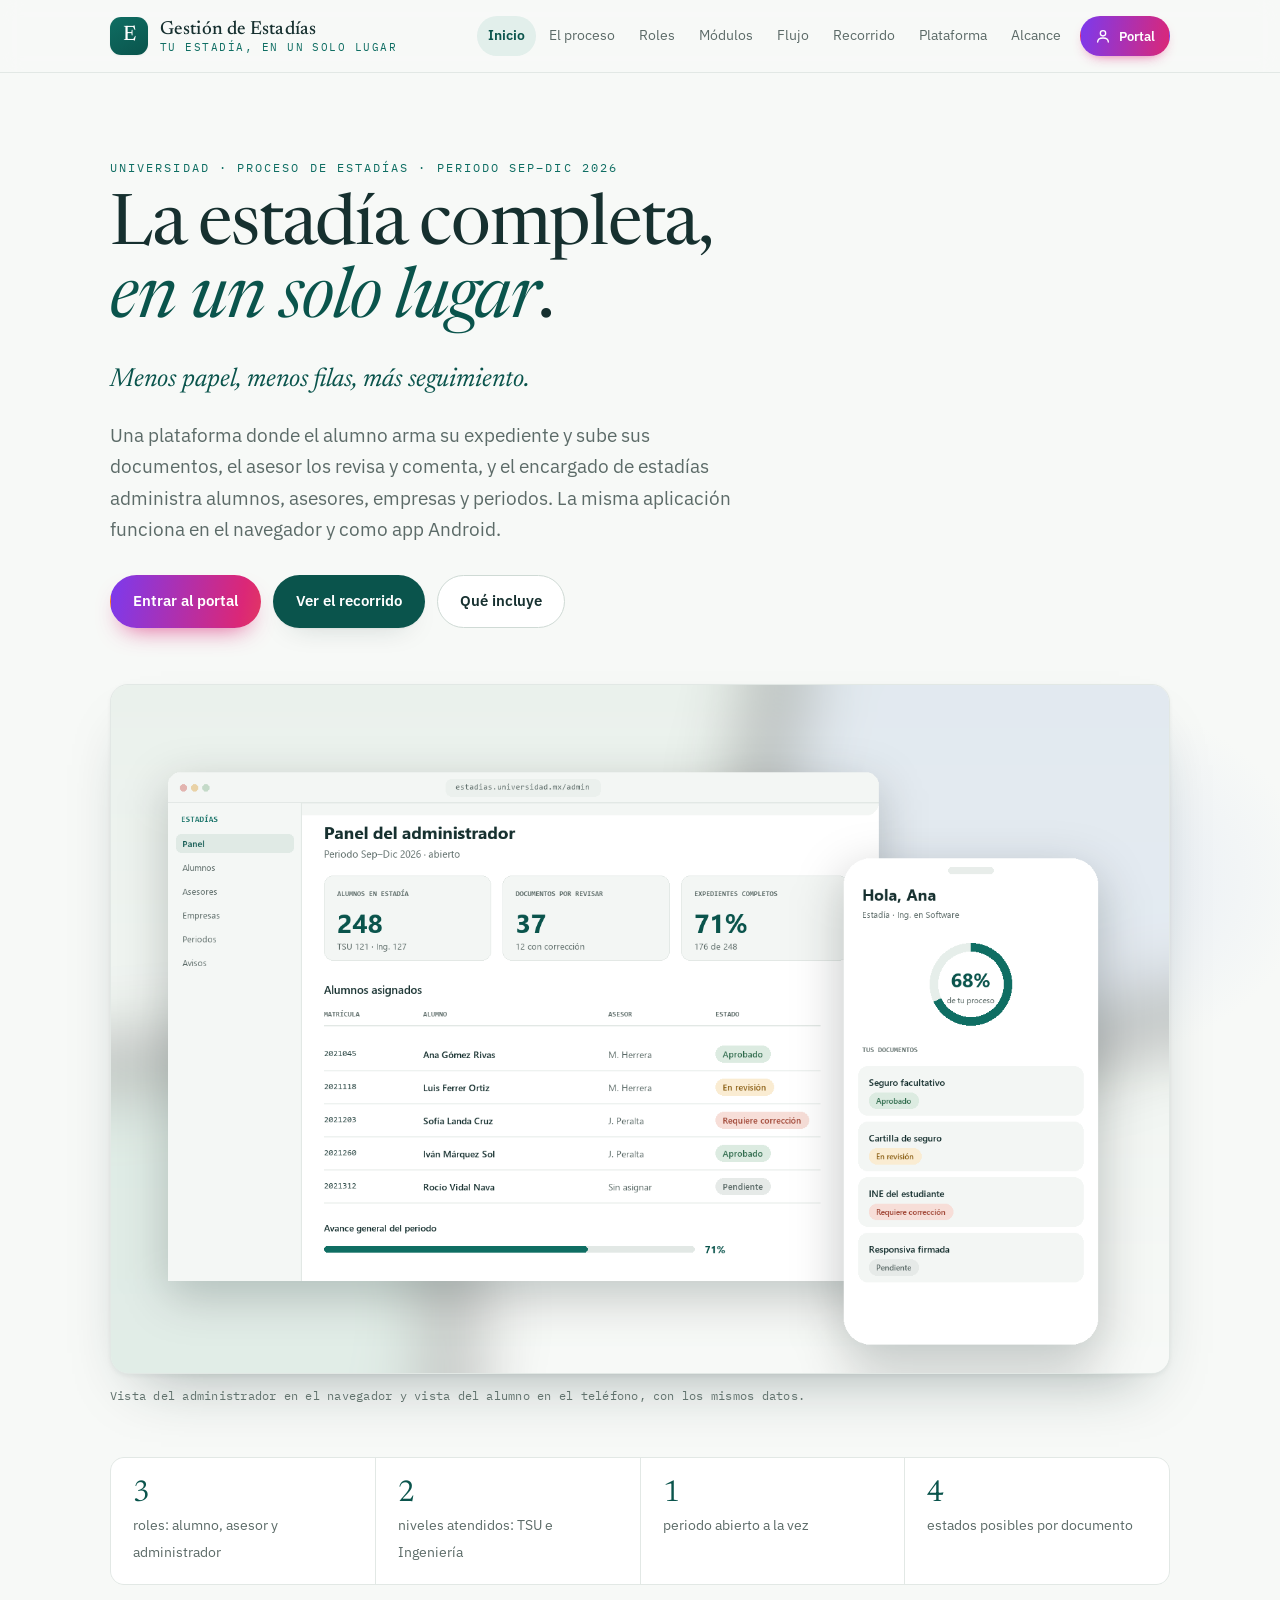
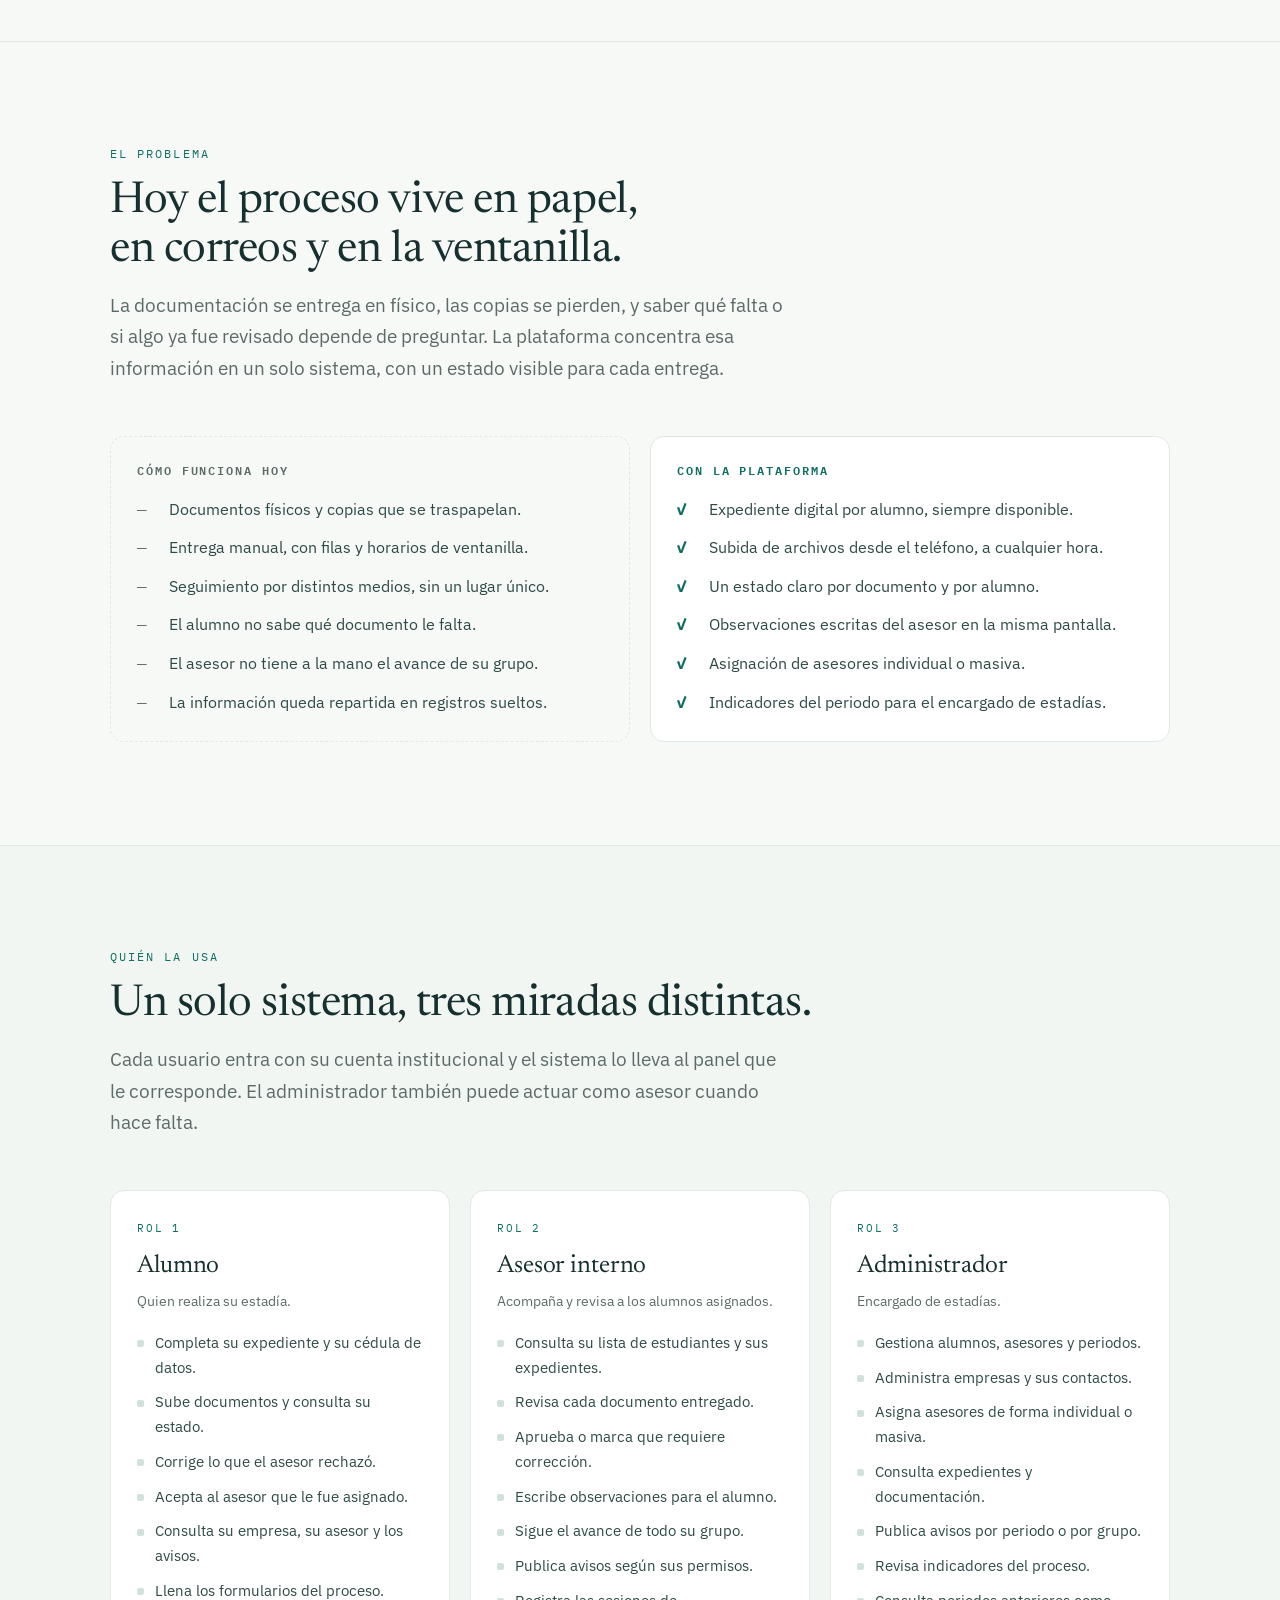
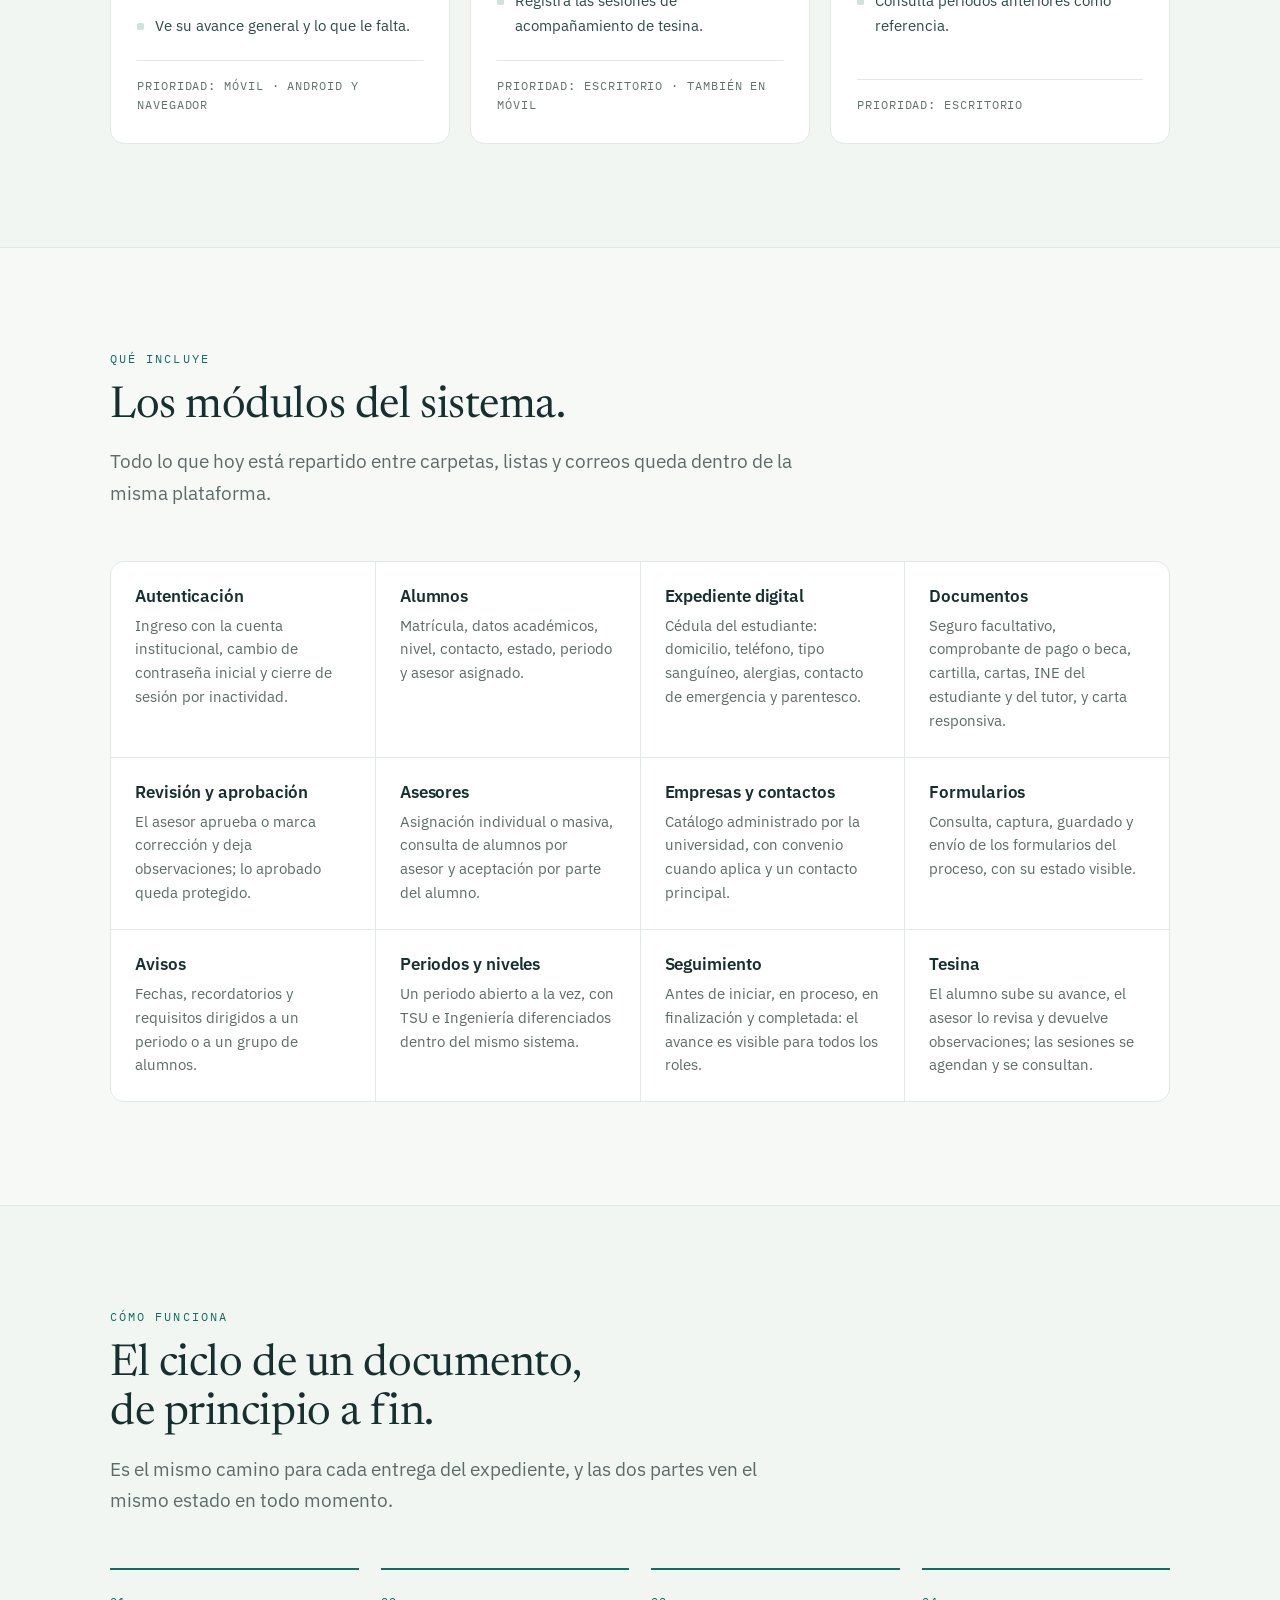
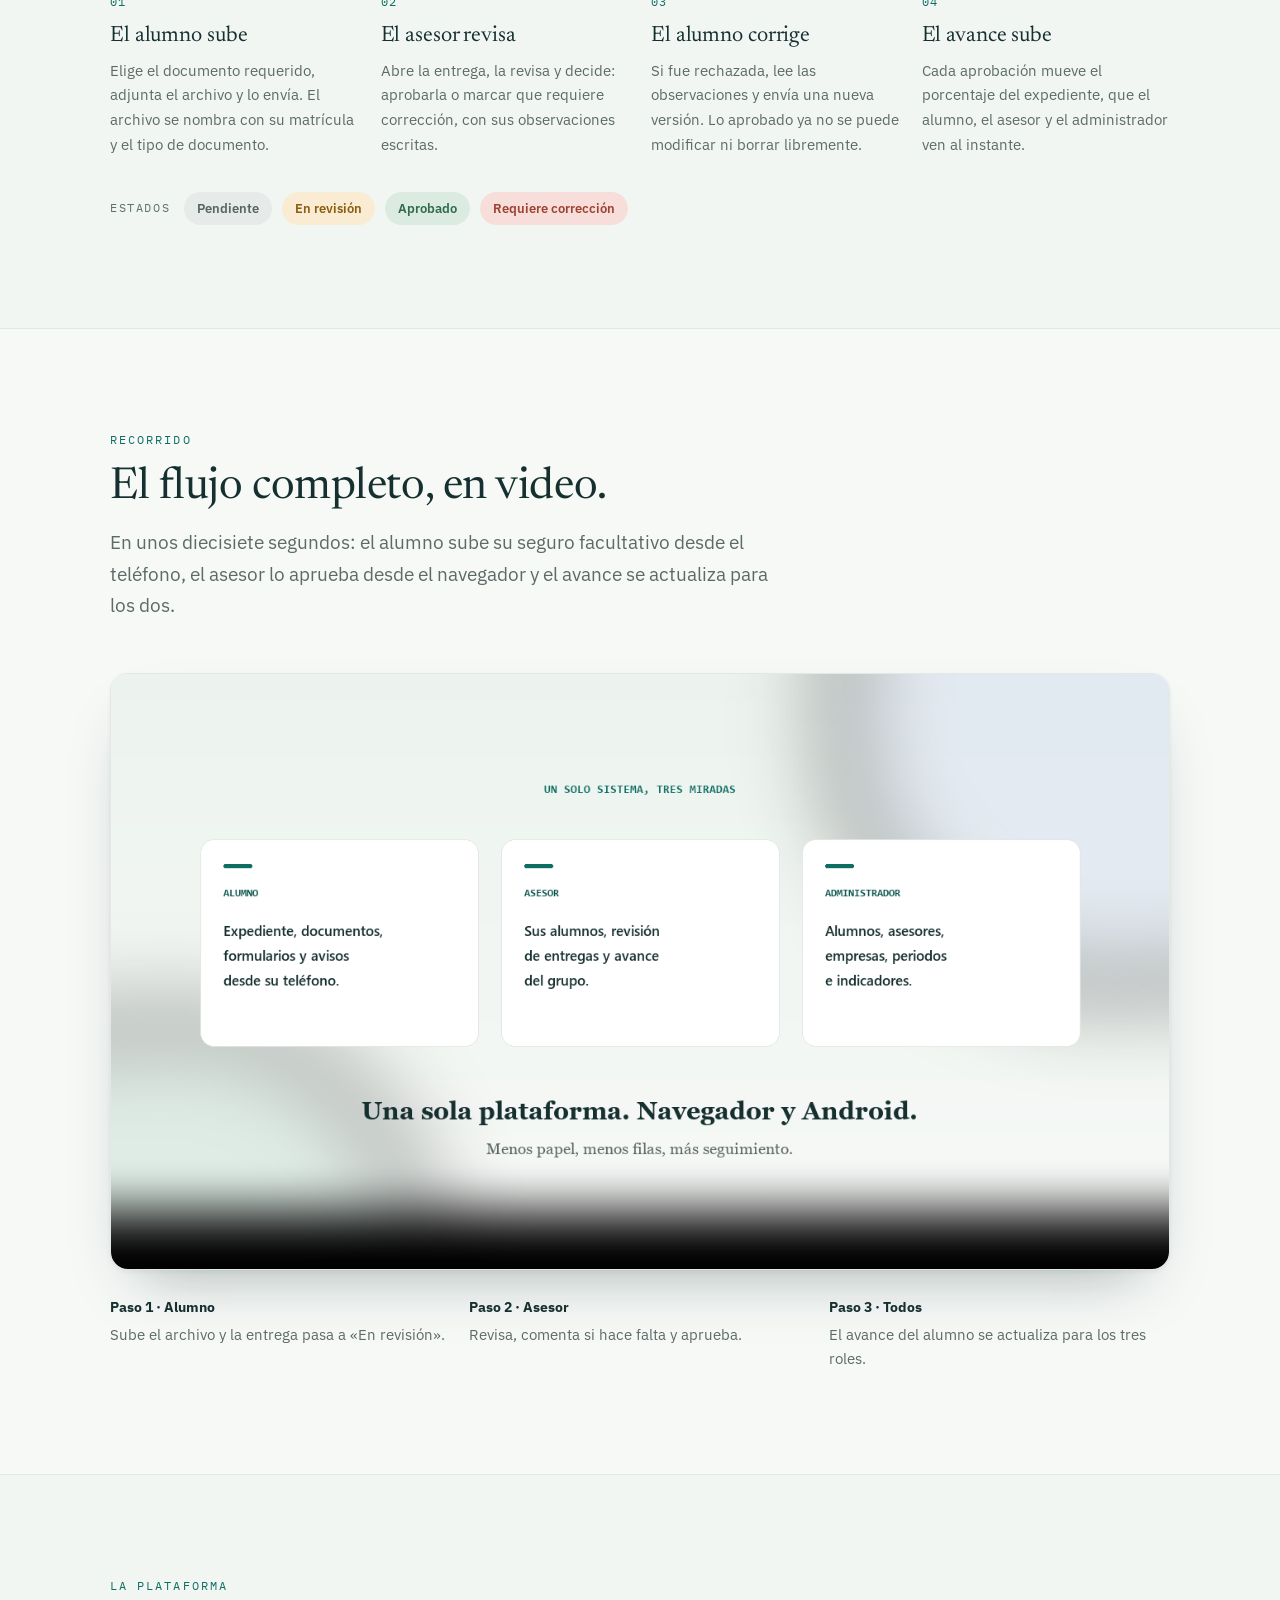
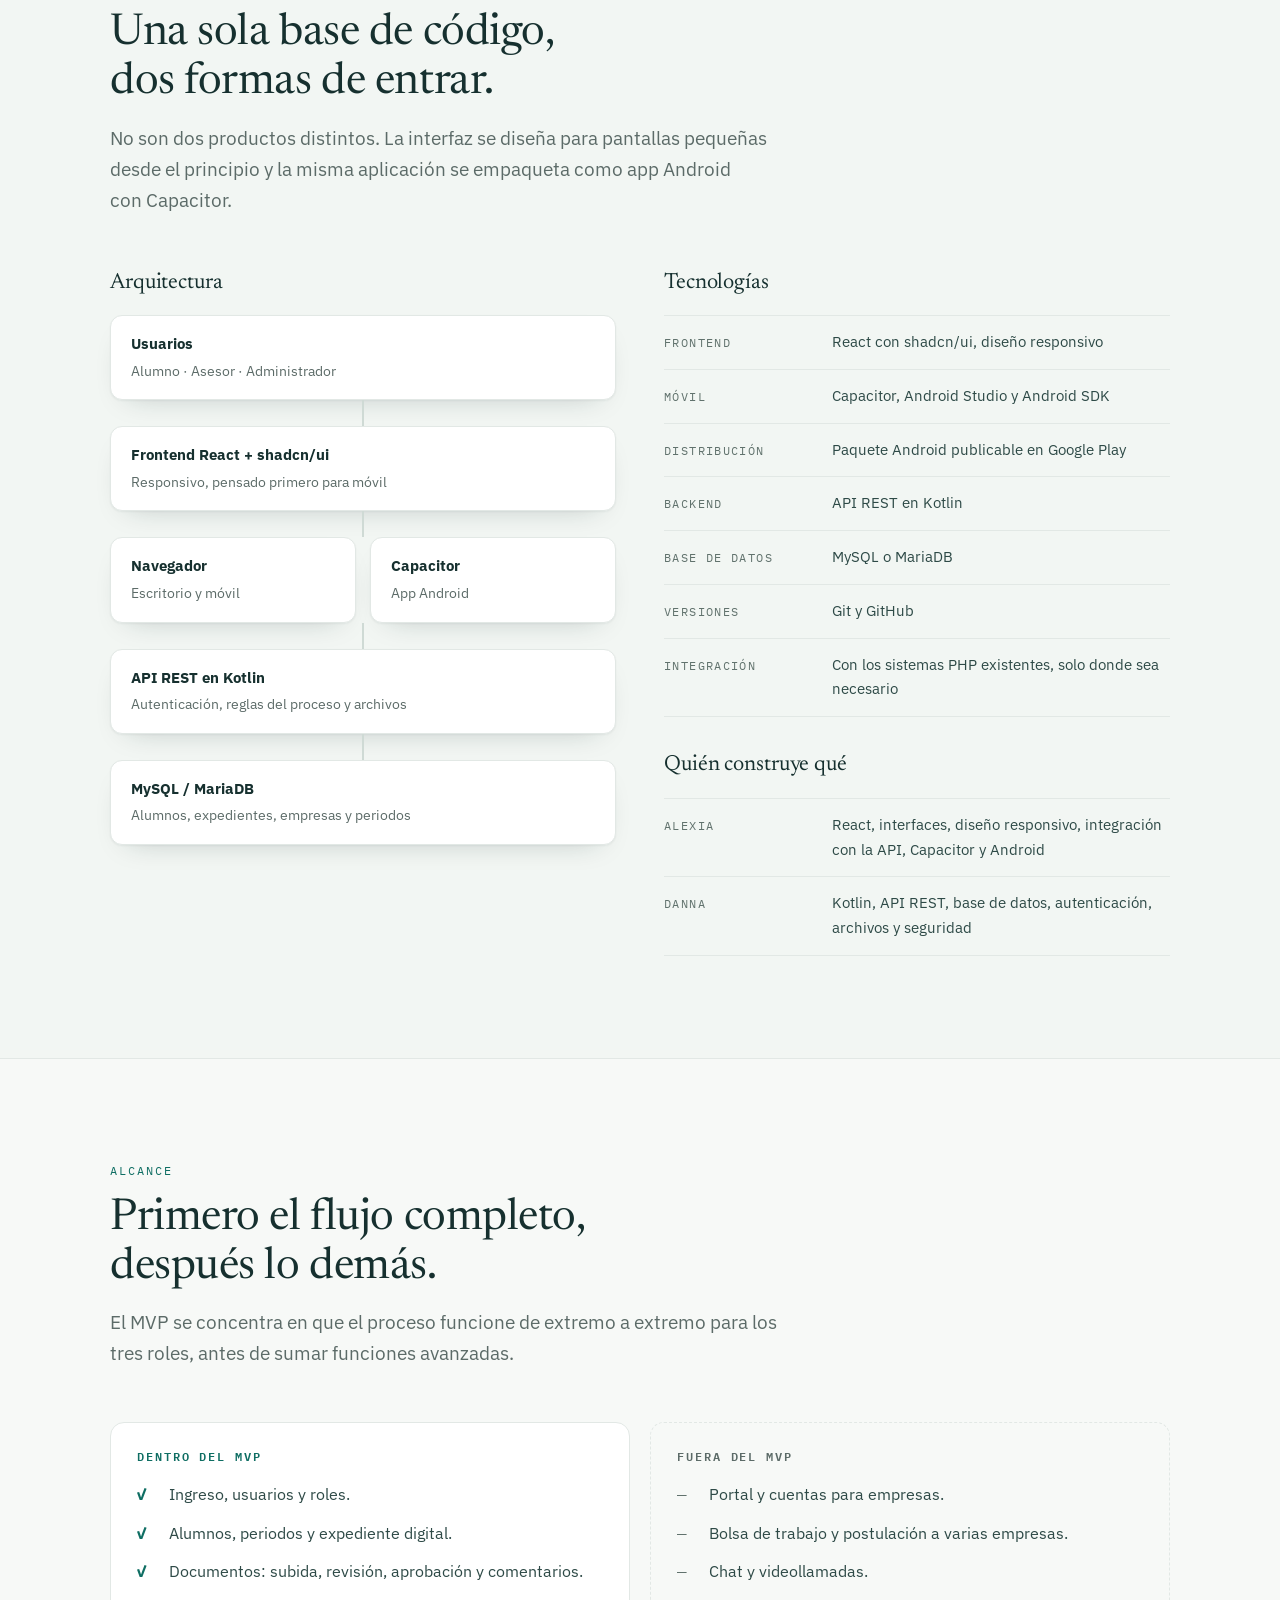
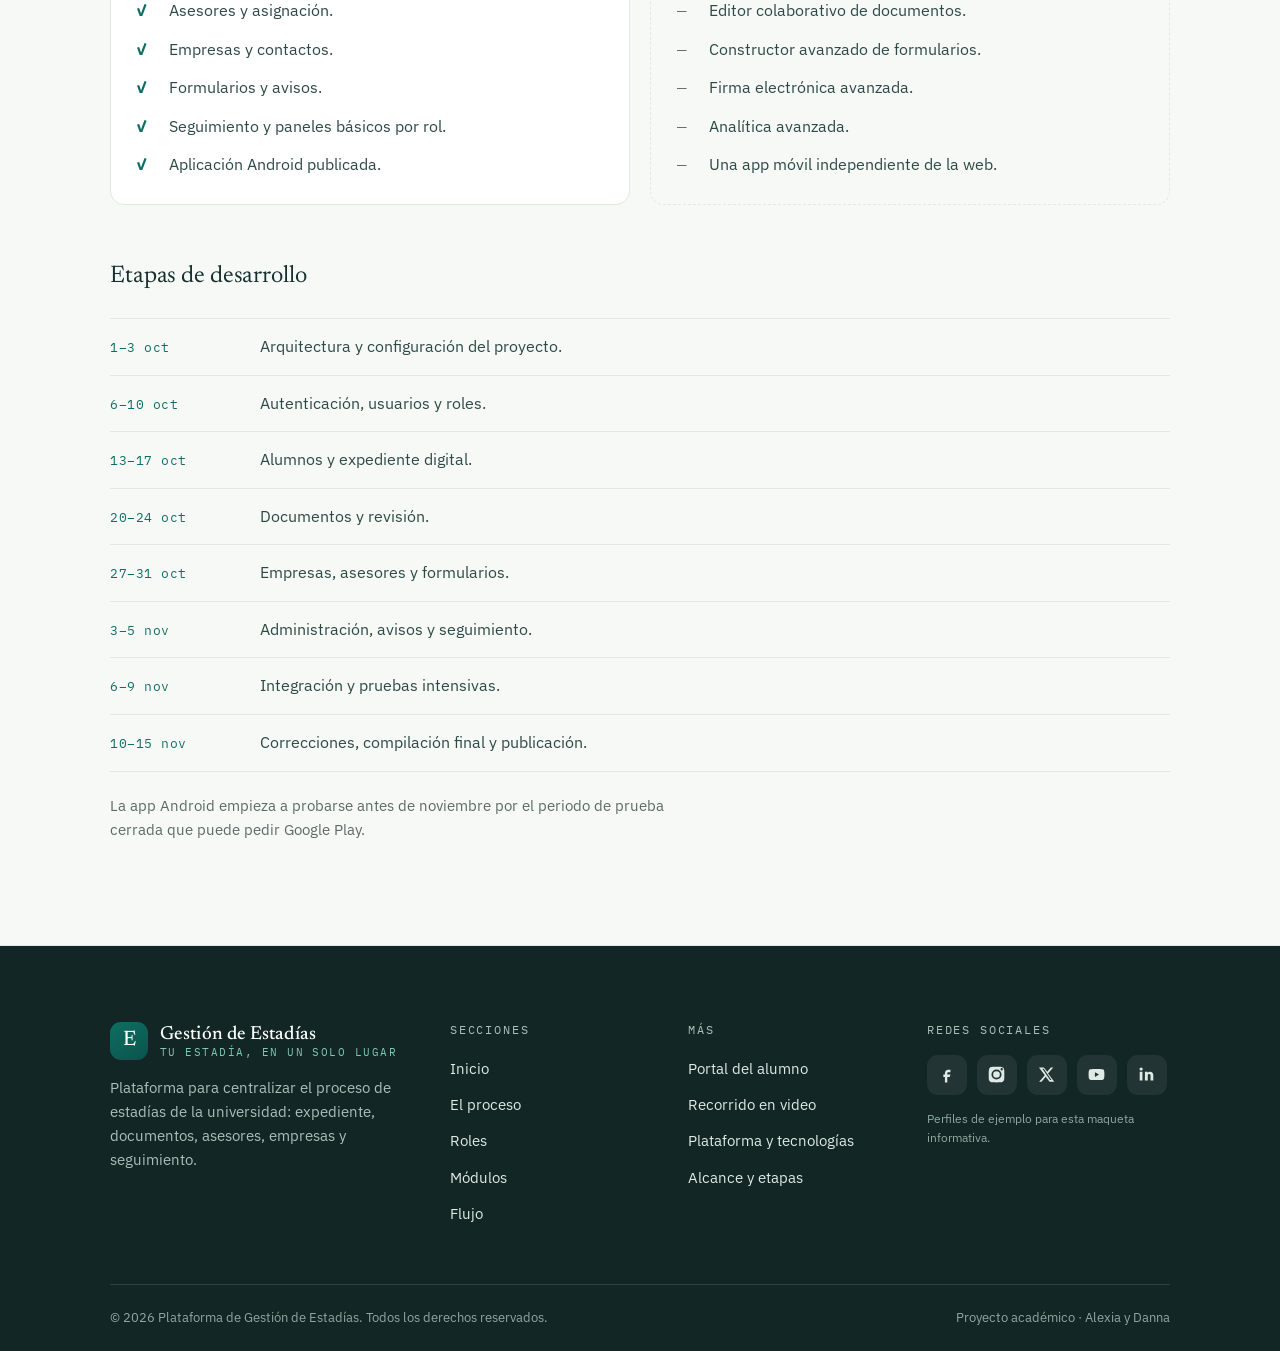
==== commit a0dfbbfc: "modulo de perfil del alumno" ====
--- a/index.html
+++ b/index.html
@@ -60,6 +60,14 @@
     </a>
 
     <div class="head-actions">
+      <!-- Acceso al Portal del alumno (inicio de sesión y registro) -->
+      <a class="head-btn portal-btn" href="portal.html" title="Portal del alumno">
+        <svg viewBox="0 0 24 24" fill="none" stroke="currentColor" stroke-width="2" stroke-linecap="round" stroke-linejoin="round" aria-hidden="true">
+          <circle cx="12" cy="8" r="4"/><path d="M4 21c0-4 4-6 8-6s8 2 8 6"/>
+        </svg>
+        <span class="btn-label">Portal</span>
+      </a>
+
       <!-- Aparece solo cuando el navegador permite instalar la app -->
       <button class="head-btn install-btn" id="install-btn" type="button" title="Instalar como aplicación" hidden>
         <svg viewBox="0 0 24 24" fill="none" stroke="currentColor" stroke-width="2" stroke-linecap="round" stroke-linejoin="round" aria-hidden="true">
@@ -107,6 +115,7 @@
       </p>
 
       <div class="hero-actions">
+        <a class="btn btn-vivo-portal" href="portal.html">Entrar al portal</a>
         <a class="btn btn-primary" href="#recorrido">Ver el recorrido</a>
         <a class="btn btn-ghost" href="#modulos">Qué incluye</a>
       </div>
@@ -527,6 +536,7 @@
       <nav aria-labelledby="pie-mas">
         <h2 class="foot-title" id="pie-mas">Más</h2>
         <ul class="foot-links">
+          <li><a href="portal.html">Portal del alumno</a></li>
           <li><a href="#recorrido">Recorrido en video</a></li>
           <li><a href="#plataforma">Plataforma y tecnologías</a></li>
           <li><a href="#alcance">Alcance y etapas</a></li>
--- a/css/layout.css
+++ b/css/layout.css
@@ -116,6 +116,21 @@
   color: var(--accent-deep);
 }
 
+/* Acceso al Portal del alumno: usa el degradado vibrante del portal */
+.portal-btn {
+  border-color: transparent;
+  background: linear-gradient(100deg, #7c3aed, #db2777);
+  color: #fff;
+  text-decoration: none;
+  box-shadow: 0 6px 14px -8px rgba(219, 39, 119, .9);
+}
+
+.portal-btn:hover {
+  border-color: transparent;
+  color: #fff;
+  filter: brightness(1.08);
+}
+
 /* En teléfono los botones solo muestran el ícono; el texto sigue
    disponible para lectores de pantalla. */
 .head-btn .btn-label {
--- a/css/components.css
+++ b/css/components.css
@@ -43,6 +43,19 @@
   box-shadow: var(--shadow-lg);
 }
 
+/* Botón hacia el Portal del alumno, con la paleta vibrante del portal */
+.btn-vivo-portal {
+  background: linear-gradient(100deg, #7c3aed 0%, #db2777 55%, #f97316 100%);
+  background-size: 160% 100%;
+  color: #fff;
+  box-shadow: 0 12px 24px -12px rgba(219, 39, 119, .8);
+}
+
+.btn-vivo-portal:hover {
+  background-position: 100% 0;
+  transform: translateY(-1px);
+}
+
 .btn-ghost {
   background: var(--surface);
   border-color: var(--line-strong);
--- a/css/responsive.css
+++ b/css/responsive.css
@@ -87,14 +87,16 @@
   /* Menú en línea: desaparece el botón «Menú» */
   .menu-btn { display: none; }
   .brand-slogan { display: none; } /* se libera espacio para el menú */
-  .install-btn .btn-label {
+  .install-btn .btn-label,
+  .portal-btn .btn-label {
     position: absolute;
     width: 1px;
     height: 1px;
     overflow: hidden;
     clip: rect(0 0 0 0);
   }
-  .install-btn { padding: 10px; }
+  .install-btn,
+  .portal-btn { padding: 10px; }
 
   .nav {
     display: block;
@@ -136,8 +138,8 @@
   :root { --header-h: 72px; }
 
   .brand-slogan { display: block; }
-  .install-btn { padding: 10px 14px; }
-  .install-btn .btn-label {
+  .portal-btn { padding: 10px 14px; }
+  .portal-btn .btn-label {
     position: static;
     width: auto;
     height: auto;
